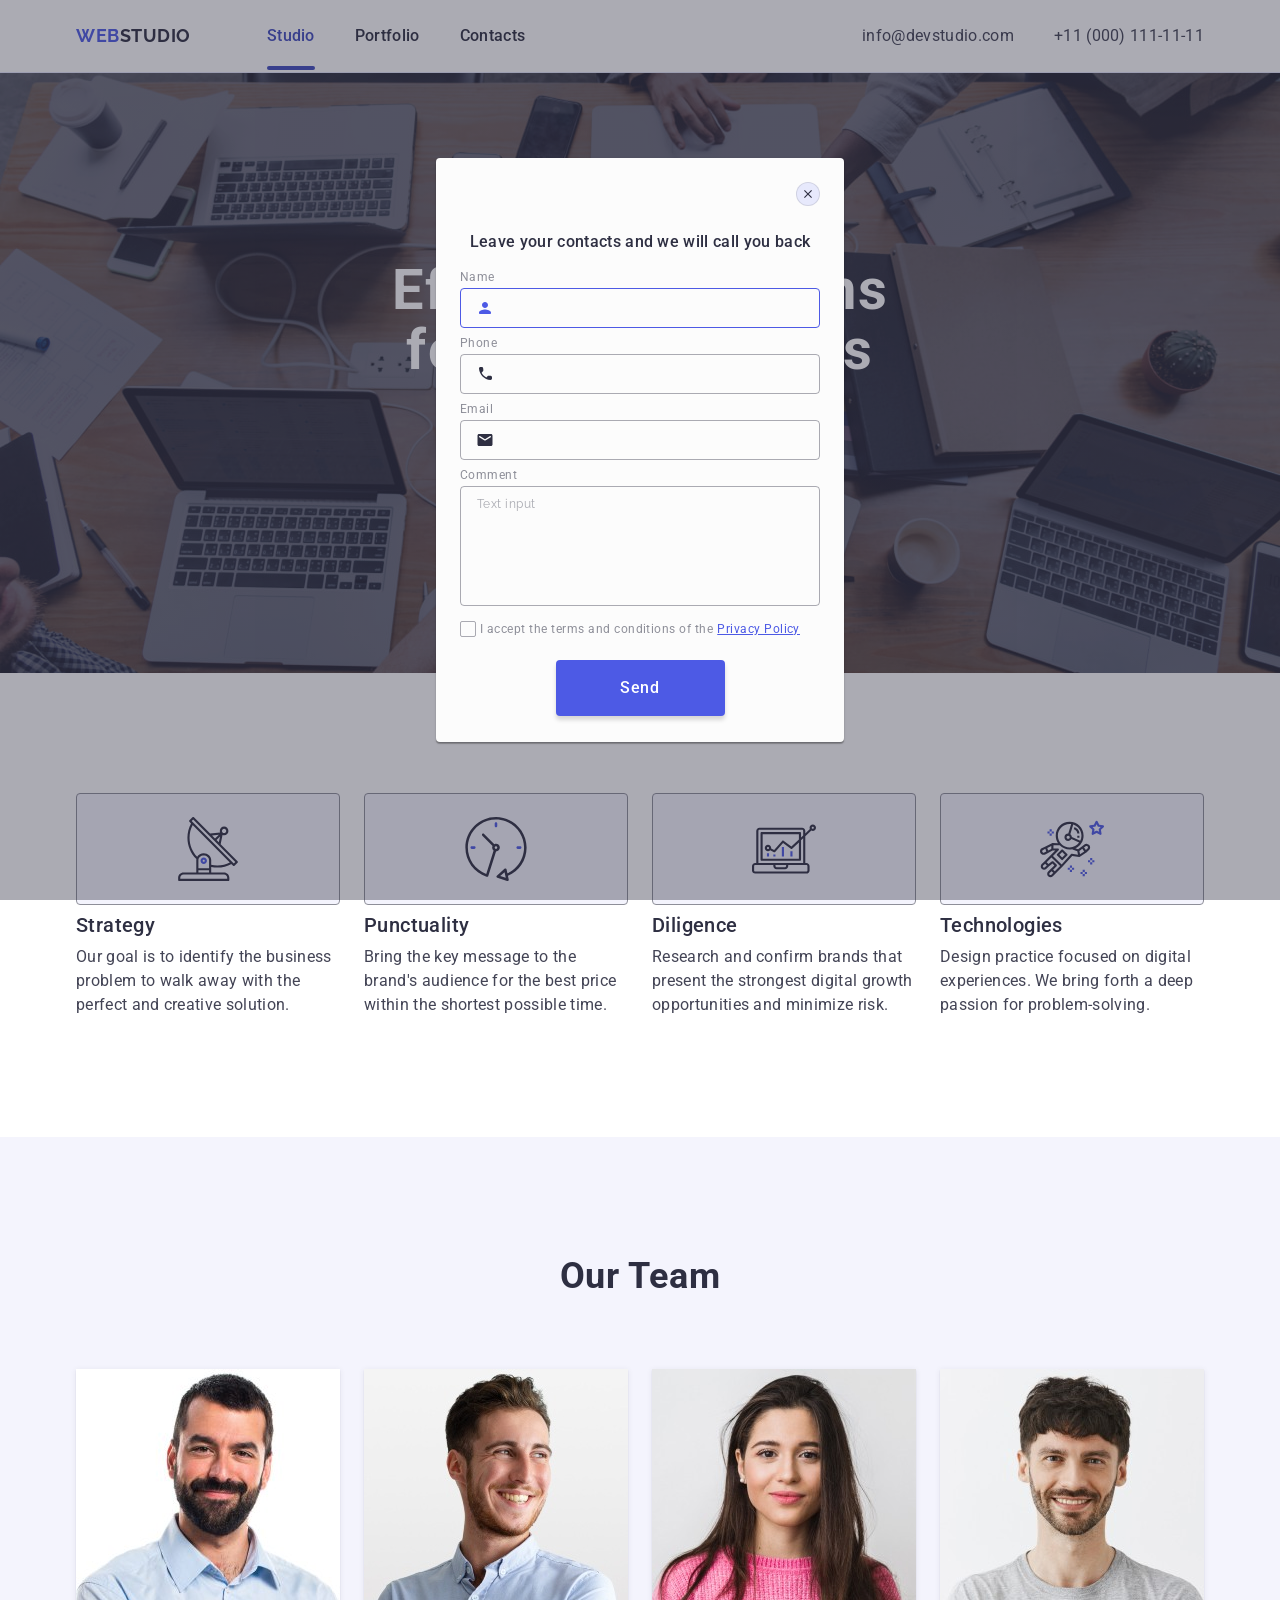
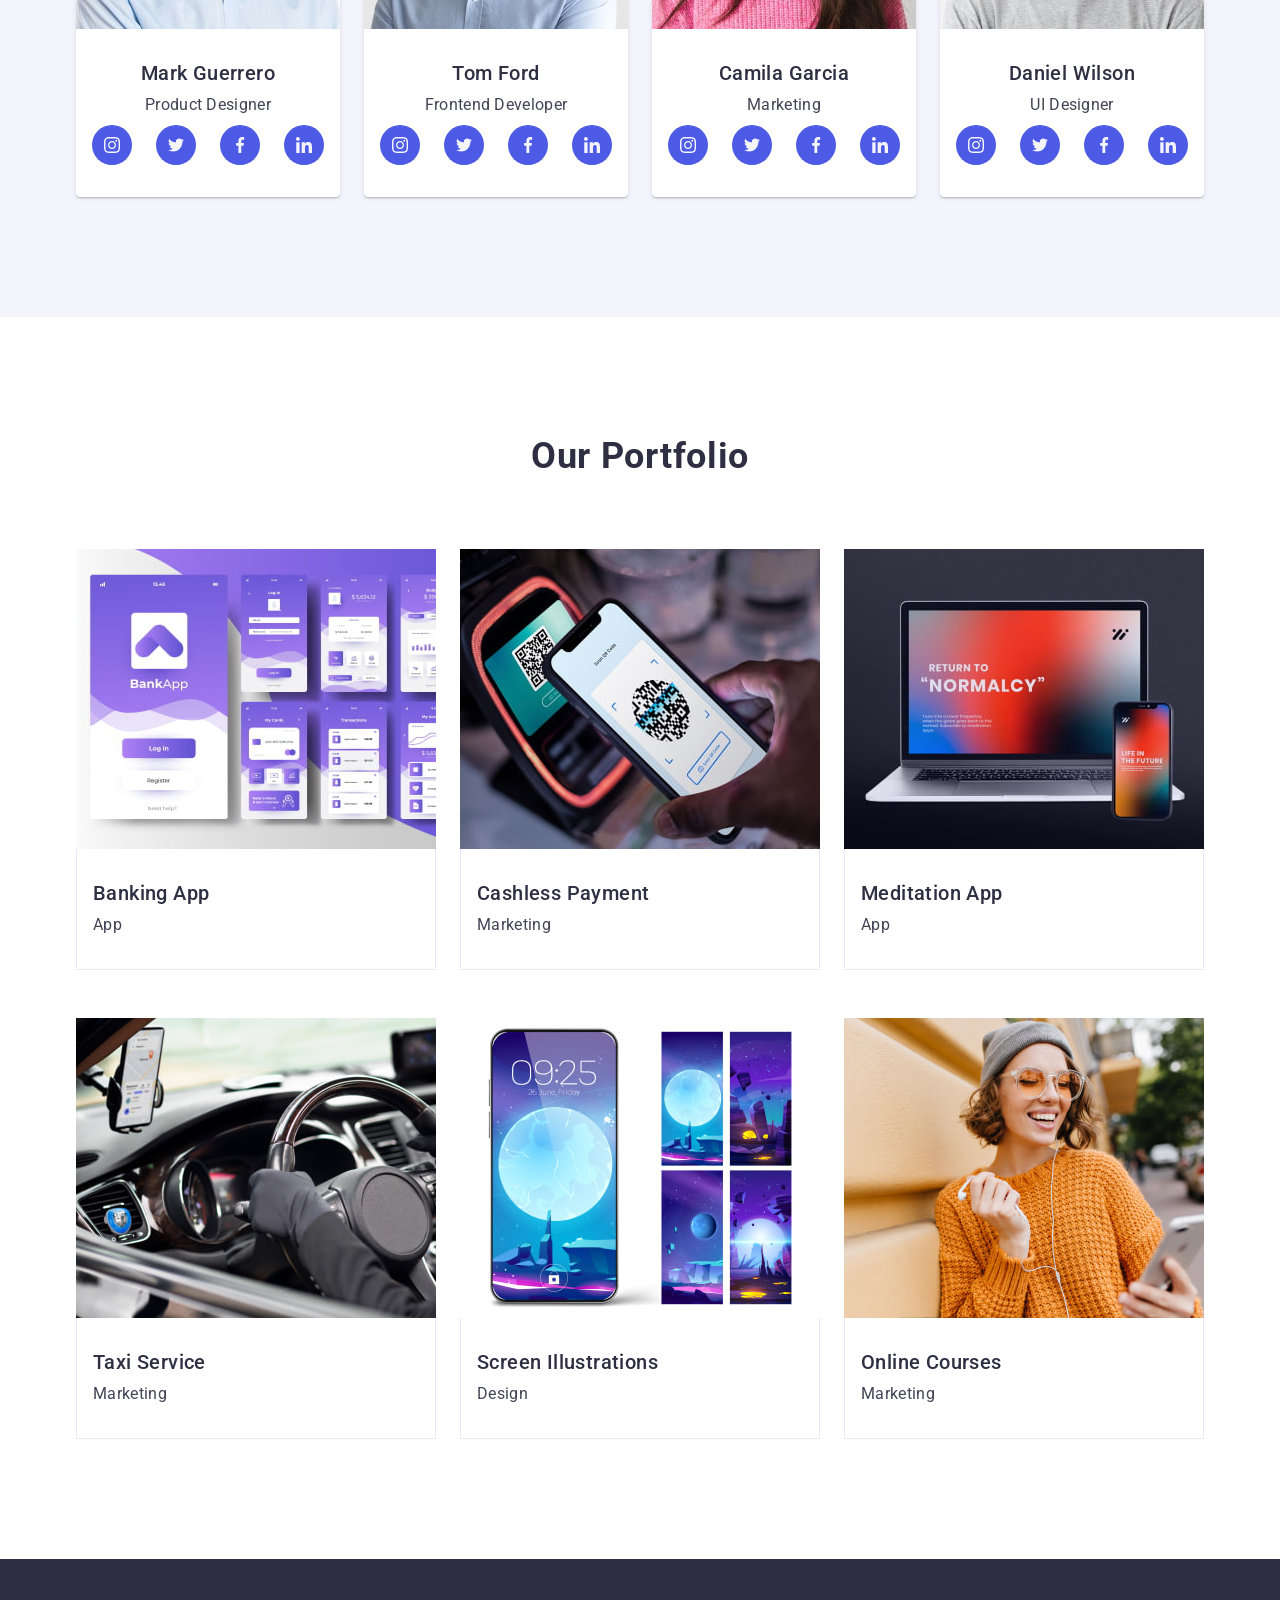
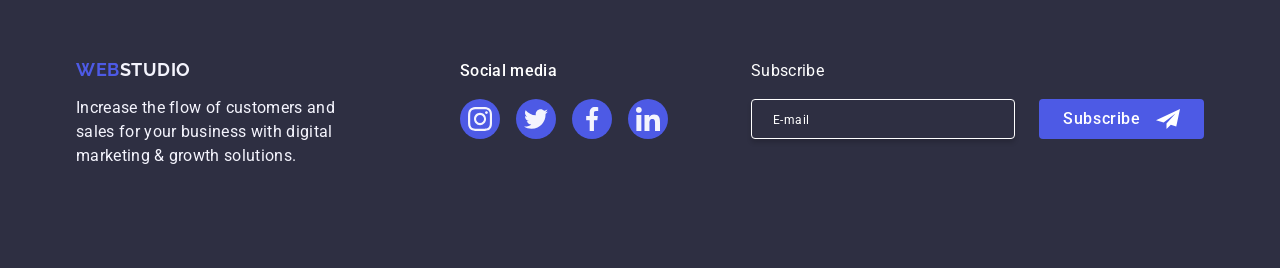
==== index.html @ 00b293b8 "fixed styles in modal" ====
<!DOCTYPE html>
<html lang="en">
  <head>
    <meta charset="UTF-8" />
    <meta http-equiv="X-UA-Compatible" content="IE=edge" />
    <meta name="viewport" content="width=device-width, initial-scale=1.0" />
    <link
      rel="stylesheet"
      href="https://cdnjs.cloudflare.com/ajax/libs/modern-normalize/3.0.0/modern-normalize.min.css"
      integrity="sha512-3axTZ/bKFZH5/qLFTl4U+mDbBDFW+5QO5L7D1HnOhlhJbcNDIVJxoNm6It77g0eUdzfKZlHirayqRC2qJaAOJw=="
      crossorigin="anonymous"
      referrerpolicy="no-referrer"
    />
    <link rel="preconnect" href="https://fonts.googleapis.com" />
    <link rel="preconnect" href="https://fonts.gstatic.com" crossorigin />
    <link
      href="https://fonts.googleapis.com/css2?family=Raleway:ital,wght@0,100..900;1,100..900&family=Roboto:wght@400;500;700&display=swap"
      rel="stylesheet"
    />
    <link rel="stylesheet" href="./css/styles.css" />
    <title>Web Studio (Version 3.0)</title>
  </head>
  <body>
    <header class="header">
      <!-- Navigation  -->
      <div class="container header-container">
        <nav class="navigation-section">
          <a class="nav-logo" href="./index.html"
            >Web<span class="nav-logo-web">Studio</span></a
          >
          <ul class="nav-list">
            <li class="nav-list-item">
              <a
                class="nav-list-item-link active active-color"
                href="./index.html"
                >Studio</a
              >
            </li>
            <li class="nav-list-item">
              <a class="nav-list-item-link" href="">Portfolio</a>
            </li>
            <li class="nav-list-item">
              <a class="nav-list-item-link" href="">Contacts</a>
            </li>
          </ul>
        </nav>
        <address class="address">
          <ul class="address-list">
            <li class="address-list-item">
              <a class="address-list-item-link" href="mailto:info@devstudio.com"
                >info@devstudio.com</a
              >
            </li>
            <li class="address-list-item">
              <a class="address-list-item-link" href="tel:+110001111111"
                >+11 (000) 111-11-11</a
              >
            </li>
          </ul>
        </address>
      </div>
    </header>

    <main>
      <!-- hero -->
      <section class="hero-section">
        <div class="container">
          <h1 class="hero-title">Effective Solutions for Your Business</h1>
          <button class="hero-btn" type="button">Order Service</button>
        </div>
      </section>

      <!-- Advantages -->
      <section class="advan-section">
        <div class="container">
          <h2 class="advan-title">Advantages</h2>
          <ul class="advan-list-icons">
            <li class="advan-icons-item">
              <div class="advan-icons-wrapper">
                <svg width="64" height="64">
                  <use href="./images/icons.svg#icon-antenna"></use>
                </svg>
              </div>
            </li>
            <li class="advan-icons-item">
              <div class="advan-icons-wrapper">
                <svg width="64" height="64">
                  <use href="./images/icons.svg#icon-clock"></use>
                </svg>
              </div>
            </li>
            <li class="advan-icons-item">
              <div class="advan-icons-wrapper">
                <svg width="64" height="64">
                  <use href="./images/icons.svg#icon-diagram"></use>
                </svg>
              </div>
            </li>
            <li class="advan-icons-item">
              <div class="advan-icons-wrapper">
                <svg width="64" height="64">
                  <use href="./images/icons.svg#icon-astronaut"></use>
                </svg>
              </div>
            </li>
          </ul>
          <ul class="advan-list">
            <li class="advan-list-item">
              <h3 class="advan-list-item-title">Strategy</h3>
              <p class="advan-list-item-text">
                Our goal is to identify the business problem to walk away with
                the perfect and creative solution.
              </p>
            </li>
            <li class="advan-list-item">
              <h3 class="advan-list-item-title">Punctuality</h3>
              <p class="advan-list-item-text">
                Bring the key message to the brand's audience for the best price
                within the shortest possible time.
              </p>
            </li>
            <li class="advan-list-item">
              <h3 class="advan-list-item-title">Diligence</h3>
              <p class="advan-list-item-text">
                Research and confirm brands that present the strongest digital
                growth opportunities and minimize risk.
              </p>
            </li>
            <li class="advan-list-item">
              <h3 class="advan-list-item-title">Technologies</h3>
              <p class="advan-list-item-text">
                Design practice focused on digital experiences. We bring forth a
                deep passion for problem-solving.
              </p>
            </li>
          </ul>
        </div>
      </section>

      <!-- Team -->
      <section class="team-section">
        <div class="container">
          <h2 class="team-title">Our Team</h2>
          <ul class="team-list">
            <li class="team-list-item">
              <img
                class="team-list-item-img"
                src="./images/photo1.jpg"
                alt="Man Mark"
                width="264"
                loading="lazy"
              />
              <div class="team-list-item-wrap">
                <h3 class="team-list-item-title">Mark Guerrero</h3>
                <p class="team-list-item-text">Product Designer</p>
                <ul class="social-list">
                  <li class="social-item">
                    <a
                      class="soc-item-link"
                      href="https://instagram.com"
                      target="_blank"
                      rel="noreferrer noopener"
                    >
                      <svg class="soc-icons" width="16" height="16">
                        <use href="./images/icons.svg#icon-instagram"></use>
                      </svg>
                    </a>
                  </li>
                  <li class="social-item">
                    <a
                      class="soc-item-link"
                      href="https://twitter.com"
                      target="_blank"
                      rel="noreferrer noopener"
                    >
                      <svg class="soc-icons" width="16" height="16">
                        <use href="./images/icons.svg#icon-twitter"></use>
                      </svg>
                    </a>
                  </li>
                  <li class="social-item">
                    <a
                      class="soc-item-link"
                      href="https://facebook.com"
                      target="_blank"
                      rel="noreferrer noopener"
                    >
                      <svg class="soc-icons" width="16" height="16">
                        <use href="./images/icons.svg#icon-facebook"></use>
                      </svg>
                    </a>
                  </li>
                  <li class="social-item">
                    <a
                      class="soc-item-link"
                      href="https://linkedin.com"
                      target="_blank"
                      rel="noreferrer noopener"
                    >
                      <svg class="soc-icons" width="16" height="16">
                        <use href="./images/icons.svg#icon-linkedin"></use>
                      </svg>
                    </a>
                  </li>
                </ul>
              </div>
            </li>
            <li class="team-list-item">
              <img
                class="team-list-item-img"
                src="./images/photo2.jpg"
                alt="Man Tom"
                width="264"
                loading="lazy"
              />
              <div class="team-list-item-wrap">
                <h3 class="team-list-item-title">Tom Ford</h3>
                <p class="team-list-item-text">Frontend Developer</p>
                <ul class="social-list">
                  <li class="social-item">
                    <a
                      class="soc-item-link"
                      href="https://instagram.com"
                      target="_blank"
                      rel="noreferrer noopener"
                    >
                      <svg class="soc-icons" width="16" height="16">
                        <use href="./images/icons.svg#icon-instagram"></use>
                      </svg>
                    </a>
                  </li>
                  <li class="social-item">
                    <a
                      class="soc-item-link"
                      href="https://twitter.com"
                      target="_blank"
                      rel="noreferrer noopener"
                    >
                      <svg class="soc-icons" width="16" height="16">
                        <use href="./images/icons.svg#icon-twitter"></use>
                      </svg>
                    </a>
                  </li>
                  <li class="social-item">
                    <a
                      class="soc-item-link"
                      href="https://facebook.com"
                      target="_blank"
                      rel="noreferrer noopener"
                    >
                      <svg class="soc-icons" width="16" height="16">
                        <use href="./images/icons.svg#icon-facebook"></use>
                      </svg>
                    </a>
                  </li>
                  <li class="social-item">
                    <a
                      class="soc-item-link"
                      href="https://linkedin.com"
                      target="_blank"
                      rel="noreferrer noopener"
                    >
                      <svg class="soc-icons" width="16" height="16">
                        <use href="./images/icons.svg#icon-linkedin"></use>
                      </svg>
                    </a>
                  </li>
                </ul>
              </div>
            </li>
            <li class="team-list-item">
              <img
                class="team-list-item-img"
                src="./images/photo3.jpg"
                alt="Woman Camila"
                width="264"
                loading="lazy"
              />
              <div class="team-list-item-wrap">
                <h3 class="team-list-item-title">Camila Garcia</h3>
                <p class="team-list-item-text">Marketing</p>
                <ul class="social-list">
                  <li class="social-item">
                    <a
                      class="soc-item-link"
                      href="https://instagram.com"
                      target="_blank"
                      rel="noreferrer noopener"
                    >
                      <svg class="soc-icons" width="16" height="16">
                        <use href="./images/icons.svg#icon-instagram"></use>
                      </svg>
                    </a>
                  </li>
                  <li class="social-item">
                    <a
                      class="soc-item-link"
                      href="https://twitter.com"
                      target="_blank"
                      rel="noreferrer noopener"
                    >
                      <svg class="soc-icons" width="16" height="16">
                        <use href="./images/icons.svg#icon-twitter"></use>
                      </svg>
                    </a>
                  </li>
                  <li class="social-item">
                    <a
                      class="soc-item-link"
                      href="https://facebook.com"
                      target="_blank"
                      rel="noreferrer noopener"
                    >
                      <svg class="soc-icons" width="16" height="16">
                        <use href="./images/icons.svg#icon-facebook"></use>
                      </svg>
                    </a>
                  </li>
                  <li class="social-item">
                    <a
                      class="soc-item-link"
                      href="https://linkedin.com"
                      target="_blank"
                      rel="noreferrer noopener"
                    >
                      <svg class="soc-icons" width="16" height="16">
                        <use href="./images/icons.svg#icon-linkedin"></use>
                      </svg>
                    </a>
                  </li>
                </ul>
              </div>
            </li>
            <li class="team-list-item">
              <img
                class="team-list-item-img"
                src="./images/photo4.jpg"
                alt="Man Daniel"
                width="264"
                loading="lazy"
              />
              <div class="team-list-item-wrap">
                <h3 class="team-list-item-title">Daniel Wilson</h3>
                <p class="team-list-item-text">UI Designer</p>
                <ul class="social-list">
                  <li class="social-item">
                    <a
                      class="soc-item-link"
                      href="https://instagram.com"
                      target="_blank"
                      rel="noreferrer noopener"
                    >
                      <svg class="soc-icons" width="16" height="16">
                        <use href="./images/icons.svg#icon-instagram"></use>
                      </svg>
                    </a>
                  </li>
                  <li class="social-item">
                    <a
                      class="soc-item-link"
                      href="https://twitter.com"
                      target="_blank"
                      rel="noreferrer noopener"
                    >
                      <svg class="soc-icons" width="16" height="16">
                        <use href="./images/icons.svg#icon-twitter"></use>
                      </svg>
                    </a>
                  </li>
                  <li class="social-item">
                    <a
                      class="soc-item-link"
                      href="https://facebook.com"
                      target="_blank"
                      rel="noreferrer noopener"
                    >
                      <svg class="soc-icons" width="16" height="16">
                        <use href="./images/icons.svg#icon-facebook"></use>
                      </svg>
                    </a>
                  </li>
                  <li class="social-item">
                    <a
                      class="soc-item-link"
                      href="https://linkedin.com"
                      target="_blank"
                      rel="noreferrer noopener"
                    >
                      <svg class="soc-icons" width="16" height="16">
                        <use href="./images/icons.svg#icon-linkedin"></use>
                      </svg>
                    </a>
                  </li>
                </ul>
              </div>
            </li>
          </ul>
        </div>
      </section>

      <!-- Portfolio -->
      <section class="portfolio-section">
        <div class="container">
          <h2 class="portfolio-title">Our Portfolio</h2>
          <ul class="portfolio-list">
            <li class="portfolio-list-item">
              <div class="port-link-box">
                <img
                  class="portfolio-list-item-img"
                  src="./images/port_1.jpg"
                  alt="bank app"
                  width="360"
                  loading="lazy"
                />
                <p class="overlay-text">
                  14 Stylish and User-Friendly App Design Concepts · Task
                  Manager App · Calorie Tracker App · Exotic Fruit Ecommerce App
                  · Cloud Storage App
                </p>
              </div>
              <div class="content-wrap">
                <h3 class="portfolio-list-item-title">Banking App</h3>
                <p class="portfolio-list-item-text">App</p>
              </div>
            </li>
            <li class="portfolio-list-item">
              <div class="port-link-box">
                <img
                  class="portfolio-list-item-img"
                  src="./images/port_2.jpg"
                  alt="cashless payment"
                  width="360"
                  loading="lazy"
                />
                <p class="overlay-text">
                  14 Stylish and User-Friendly App Design Concepts · Task
                  Manager App · Calorie Tracker App · Exotic Fruit Ecommerce App
                  · Cloud Storage App
                </p>
              </div>
              <div class="content-wrap">
                <h3 class="portfolio-list-item-title">Cashless Payment</h3>
                <p class="portfolio-list-item-text">Marketing</p>
              </div>
            </li>
            <li class="portfolio-list-item">
              <div class="port-link-box">
                <img
                  class="portfolio-list-item-img"
                  src="./images/port_3.jpg"
                  alt="meditation app"
                  width="360"
                  loading="lazy"
                />
                <p class="overlay-text">
                  14 Stylish and User-Friendly App Design Concepts · Task
                  Manager App · Calorie Tracker App · Exotic Fruit Ecommerce App
                  · Cloud Storage App
                </p>
              </div>
              <div class="content-wrap">
                <h3 class="portfolio-list-item-title">Meditation App</h3>
                <p class="portfolio-list-item-text">App</p>
              </div>
            </li>
            <li class="portfolio-list-item">
              <div class="port-link-box">
                <img
                  class="portfolio-list-item-img"
                  src="./images/port_4.jpg"
                  alt="taxi service"
                  width="360"
                  loading="lazy"
                />
                <p class="overlay-text">
                  14 Stylish and User-Friendly App Design Concepts · Task
                  Manager App · Calorie Tracker App · Exotic Fruit Ecommerce App
                  · Cloud Storage App
                </p>
              </div>
              <div class="content-wrap">
                <h3 class="portfolio-list-item-title">Taxi Service</h3>
                <p class="portfolio-list-item-text">Marketing</p>
              </div>
            </li>
            <li class="portfolio-list-item">
              <div class="port-link-box">
                <img
                  class="portfolio-list-item-img"
                  src="./images/port_5.jpg"
                  alt="screen illustrations"
                  width="360"
                  loading="lazy"
                />
                <p class="overlay-text">
                  14 Stylish and User-Friendly App Design Concepts · Task
                  Manager App · Calorie Tracker App · Exotic Fruit Ecommerce App
                  · Cloud Storage App
                </p>
              </div>
              <div class="content-wrap">
                <h3 class="portfolio-list-item-title">Screen Illustrations</h3>
                <p class="portfolio-list-item-text">Design</p>
              </div>
            </li>
            <li class="portfolio-list-item">
              <div class="port-link-box">
                <img
                  class="portfolio-list-item-img"
                  src="./images/port_6.jpg"
                  alt="online sources"
                  width="360"
                  loading="lazy"
                />
                <p class="overlay-text">
                  14 Stylish and User-Friendly App Design Concepts · Task
                  Manager App · Calorie Tracker App · Exotic Fruit Ecommerce App
                  · Cloud Storage App
                </p>
              </div>
              <div class="content-wrap">
                <h3 class="portfolio-list-item-title">Online Courses</h3>
                <p class="portfolio-list-item-text">Marketing</p>
              </div>
            </li>
          </ul>
        </div>
      </section>
    </main>

    <footer class="footer">
      <div class="container footer-container">
        <div class="first-wrap-f">
          <a class="footer-logo" href="./index.html"
            >Web<span class="footer-logo-web">Studio</span></a
          >
          <p class="footer-text">
            Increase the flow of customers and sales for your business with
            digital marketing & growth solutions.
          </p>
        </div>
        <div>
          <p class="social-text">Social media</p>
          <ul class="social-list soc-f">
            <li class="social-item">
              <a
                class="soc-item-link f-social-link"
                href="https://instagram.com"
                target="_blank"
                rel="noreferrer noopener"
              >
                <svg class="soc-icons" width="24" height="24">
                  <use href="./images/icons.svg#icon-instagram"></use>
                </svg>
              </a>
            </li>
            <li class="social-item">
              <a
                class="soc-item-link f-social-link"
                href="https://twitter.com"
                target="_blank"
                rel="noreferrer noopener"
              >
                <svg class="soc-icons" width="24" height="24">
                  <use href="./images/icons.svg#icon-twitter"></use>
                </svg>
              </a>
            </li>
            <li class="social-item">
              <a
                class="soc-item-link f-social-link"
                href="https://facebook.com"
                target="_blank"
                rel="noreferrer noopener"
              >
                <svg class="soc-icons" width="24" height="24">
                  <use href="./images/icons.svg#icon-facebook"></use>
                </svg>
              </a>
            </li>
            <li class="social-item">
              <a
                class="soc-item-link f-social-link"
                href="https://linkedin.com"
                target="_blank"
                rel="noreferrer noopener"
              >
                <svg class="soc-icons" width="24" height="24">
                  <use href="./images/icons.svg#icon-linkedin"></use>
                </svg>
              </a>
            </li>
          </ul>
        </div>
        <div class="subscribe-wrap">
          <span class="sub-title">Subscribe</span>
          <form class="form-sub">
            <label for="email-sub"></label>
            <div class="second-sub-wrap">
              <input
                class="sub-input"
                name="email-sub"
                id="email-sub"
                type="text"
                placeholder="E-mail"
                autocomplete="off"
                required
              />
              <button class="btn-sub" type="submit">
                Subscribe
                <svg class="sub-icon" width="24px" height="24px">
                  <use href="./images/icons.svg#icon-frame"></use>
                </svg>
              </button>
            </div>
          </form>
        </div>
      </div>
    </footer>
    <div class="modal-overlay is-open">
      <div class="modal">
        <button class="close-btn-modal" type="button">
          <svg class="close-icon" width="8" height="8">
            <use href="./images/icons.svg#icon-close"></use>
          </svg>
        </button>
        <p class="modal-title">Leave your contacts and we will call you back</p>
        <form>
          <div class="label-wrap">
            <label for="user-name" class="label-modal">Name </label>
            <div class="input-wrap">
              <input
                name="user-name"
                id="user-name"
                class="input-modal"
                type="text"
                autofocus
                autocomplete="off"
                required
              />
              <svg class="input-icon" width="18" height="24">
                <use href="./images/icons.svg#icon-person"></use>
              </svg>
            </div>
          </div>

          <div class="label-wrap">
            <label for="user-phone" class="label-modal">Phone </label>
            <div class="input-wrap">
              <input
                id="user-phone"
                name="user-phone"
                class="input-modal"
                type="tel"
                autocomplete="off"
                required
              />
              <svg class="input-icon" width="18" height="24">
                <use href="./images/icons.svg#icon-phone"></use>
              </svg>
            </div>
          </div>

          <div class="label-wrap">
            <label for="user-email" class="label-modal">Email </label>
            <div class="input-wrap">
              <input
                name="user-email"
                id="user-email"
                class="input-modal"
                type="text"
                autocomplete="off"
                required
              />
              <svg class="input-icon" width="18" height="24">
                <use href="./images/icons.svg#icon-email"></use>
              </svg>
            </div>
          </div>

          <div class="label-wrap comment">
            <label for="user-comment" class="label-modal">Comment </label>
            <textarea
              class="text-modal"
              name="user-comment"
              id="user-comment"
              placeholder="Text input"
            ></textarea>
          </div>

          <div class="privacy-box">
            <input
              class="fake-confirm-inp is-hidden"
              type="checkbox"
              name="user-privacy"
              id="user-privacy"
              value="true"
            />
            <label for="user-privacy" class="privacy-text">
              I accept the terms and conditions of the
              <span class="icon-confirm-wrap"
                ><svg class="icon-confirm" width="10" height="8">
                  <use href="./images/icons.svg#icon-vector"></use>
                </svg>
              </span>
              <a class="privacy-link" href="">Privacy Policy</a>
            </label>
          </div>
          <button class="btn-submit" type="submit">Send</button>
        </form>
      </div>
    </div>
  </body>
</html>
---- css/styles.css ----
:root {
  --iris: #4d5ae5;
  --ocean: #404bbf;
  --navy-blue: #2e2f42;
  --green: #31d0aa;
  --slate: #434455;
  --light-slate: #8e8f99;
  --cornflower: #e7e9fc;
  --cloud: #f4f4fd;
  --navy-blue-modal: rgba(46, 47, 66, 0.4);
  --grey: rgba(46, 47, 66, 0.7);
  --white: #fff;
  --dairy: #fcfcfc;
}
:root {
  --font-family: "Roboto", sans-serif;
  --second-family: "Raleway", sans-serif;
}

body {
  font-family: var(--font-family);
  color: var(--slate);
  background-color: var(--white);
}

h1,
h2,
h3,
h4,
h5,
h6,
p,
ul,
ol {
  margin: 0;
  padding: 0;
}

img {
  display: block;
  max-width: 100%;
  height: auto;
  object-fit: cover;
}

/*---------- header ----------*/

.header {
  border-bottom: 1px solid var(--cornflower);
  background-color: var(--white);
  box-shadow: 0px 2px 1px 0px rgba(46, 47, 66, 0.08),
    0px 1px 1px 0px rgba(46, 47, 66, 0.16),
    0px 1px 6px 0px rgba(46, 47, 66, 0.08);
}

.container {
  max-width: 1158px;
  margin: 0 auto;
  padding: 0 15px;
}

.header-container {
  display: flex;
}

.navigation-section {
  display: flex;
  align-items: center;
  margin-right: auto;
}

.nav-logo,
.footer-logo {
  display: inline-block;
  margin-right: 76px;
  font-family: var(--second-family);
  font-weight: 700;
  text-decoration: none;
  font-size: 18px;
  line-height: 1.17;
  letter-spacing: 0.03em;
  text-transform: uppercase;
  color: var(--iris);
}
.nav-logo-web {
  color: var(--navy-blue);
}
.nav-list {
  display: flex;
  gap: 40px;
  list-style: none;
}
.nav-list-item {
}
.nav-list-item-link {
  position: relative;
  padding: 24px 0;
  font-weight: 500;
  line-height: 1.5;
  letter-spacing: 0.02em;
  text-decoration: none;
  color: var(--navy-blue);
  transition-property: color;
  transition-duration: 250ms;
  transition-timing-function: cubic-bezier(0.4, 0, 0.2, 1);
}

.nav-list-item-link:hover,
.nav-list-item-link:focus {
  color: var(--ocean);
}

.active::after {
  position: absolute;
  bottom: -1px;
  left: 0;
  content: "";
  width: 100%;
  height: 4px;
  border-radius: 2px;
  background: var(--ocean);
}

.active-color {
  color: var(--ocean);
}

.address {
  font-style: normal;
}
.address-list {
  display: flex;
  gap: 40px;
  list-style: none;
}
.address-list-item {
}
.address-list-item-link {
  display: inline-block;
  padding: 24px 0;
  font-weight: 400;
  line-height: 1.5;
  letter-spacing: 0.02em;
  text-decoration: none;
  color: inherit;
  transition-property: color;
  transition-duration: 250ms;
  transition-timing-function: cubic-bezier(0.4, 0, 0.2, 1);
}

.address-list-item-link:hover,
.address-list-item-link:focus {
  color: var(--ocean);
}

/*---------- hero ----------*/

.hero-section {
  max-width: 1440px;
  height: 600px;
  margin: 0 auto;
  padding: 188px 0;
  background-color: var(--navy-blue);
  background-image: linear-gradient(
      rgba(46, 47, 66, 0.7),
      rgba(46, 47, 66, 0.7)
    ),
    url("../images/people-office.jpg");
  background-position: center;
  background-repeat: no-repeat;
  background-size: cover;
}
.hero-title {
  max-width: 496px;
  margin: 0 auto;
  font-size: 56px;
  line-height: 1.07;
  letter-spacing: 0.02em;
  text-align: center;
  margin-bottom: 48px;
  color: var(--white);
}
.hero-btn {
  display: block;
  min-width: 169px;
  margin: 0 auto;
  padding: 16px 32px;
  font-weight: 500;
  line-height: 1.5;
  letter-spacing: 0.04em;
  border: none;
  border-radius: 4px;
  cursor: pointer;
  color: var(--white);
  background-color: var(--iris);
  box-shadow: 0 4px 4px 0 rgba(0, 0, 0, 0.15);
  transition-property: background-color;
  transition-duration: 250ms;
  transition-timing-function: cubic-bezier(0.4, 0, 0.2, 1);
}

.hero-btn:hover,
.hero-btn:focus {
  background-color: var(--ocean);
}

/*---------- advantages ----------*/

.advan-section {
  padding: 120px 0;
}
.advan-title {
  position: absolute;
  width: 1px;
  height: 1px;
  margin: -1px;
  border: 0;
  padding: 0;
  white-space: nowrap;
  clip-path: inset(100%);
  clip: rect(0 0 0 0);
  overflow: hidden;
}
.advan-list {
  display: flex;
  gap: 24px;
  list-style: none;
}
.advan-list-item {
  width: calc((1128px - 24px * 3) / 4);
}

.advan-list-icons {
  display: flex;
  gap: 24px;
  list-style: none;
}

.advan-icons-wrapper {
  display: flex;
  justify-content: center;
  align-items: center;
  width: 264px;
  height: 112px;
  margin-bottom: 8px;
  border-radius: 4px;
  border: 1px solid var(--light-slate);
  background-color: var(--cloud);
}

.advan-list-item-title {
  margin-bottom: 8px;
  font-weight: 500;
  font-size: 20px;
  line-height: 1.2;
  letter-spacing: 0.02em;
  color: var(--navy-blue);
}
.advan-list-item-text {
  line-height: 1.5;
  letter-spacing: 0.02em;
}

/*---------- Our team ----------*/

.team-section {
  padding: 120px 0;
  background-color: var(--cloud);
}
.team-title {
  margin-bottom: 72px;
  font-size: 36px;
  line-height: 1.11;
  letter-spacing: 0.02em;
  text-align: center;
  text-transform: capitalize;
  color: var(--navy-blue);
}
.team-list {
  display: flex;
  gap: 24px;
  list-style: none;
}
.team-list-item {
  text-align: center;
  width: calc((1128px - 24px * 3) / 4);
  border-radius: 0 0 4px 4px;
  box-shadow: 0 2px 1px 0 rgba(46, 47, 66, 0.08),
    0 1px 1px 0 rgba(46, 47, 66, 0.16), 0 1px 6px 0 rgba(46, 47, 66, 0.08);
  background-color: var(--white);
}
.team-list-item-img {
}

.team-list-item-wrap {
  padding: 32px 0;
}

.team-list-item-title {
  margin-bottom: 8px;
  font-weight: 500;
  font-size: 20px;
  line-height: 1.2;
  letter-spacing: 0.02em;
  color: var(--navy-blue);
}
.team-list-item-text {
  margin-bottom: 8px;
  line-height: 1.5;
  letter-spacing: 0.02em;
}

.social-list {
  display: flex;
  gap: 24px;
  justify-content: center;
  list-style: none;
}
.social-item {
  width: 40px;
  height: 40px;
}

.soc-icons {
  fill: var(--cloud);
}

.soc-item-link {
  display: flex;
  justify-content: center;
  align-items: center;
  width: 100%;
  height: 100%;
  border-radius: 50%;
  background-color: var(--iris);
  transition-property: background-color;
  transition-duration: 250ms;
  transition-timing-function: cubic-bezier(0.4, 0, 0.2, 1);
}

.soc-item-link:hover,
.soc-item-link:focus {
  background-color: var(--ocean);
}

/*---------- portfolio ----------*/

.portfolio-section {
  padding: 120px 0;
}
.portfolio-title {
  margin-bottom: 72px;
  font-size: 36px;
  line-height: 1.11;
  letter-spacing: 0.02em;
  text-transform: capitalize;
  text-align: center;
  color: var(--navy-blue);
}
.portfolio-list {
  display: flex;
  row-gap: 48px;
  column-gap: 24px;
  flex-wrap: wrap;
  list-style: none;
}

.portfolio-list-item {
  width: calc((1128px - 24px * 2) / 3);
  background-color: var(--white);
  transition-property: box-shadow;
  transition-duration: 250ms;
  transition-timing-function: cubic-bezier(0.4, 0, 0.2, 1);
}

.port-link-box {
  position: relative;
  overflow: hidden;
}

.portfolio-list-item:hover {
  box-shadow: 0px 1px 6px 0px rgba(46, 47, 66, 0.08),
    0px 1px 1px 0px rgba(46, 47, 66, 0.16),
    0px 2px 1px 0px rgba(46, 47, 66, 0.08);
}

.portfolio-list-item:hover .overlay-text {
  transform: translateY(0);
}

.overlay-text {
  position: absolute;
  display: grid;
  width: 100%;
  height: 100%;
  top: 0;
  left: 0;
  padding: 40px 32px;
  color: var(--CLOUD, #f4f4fd);
  line-height: 1.5;
  letter-spacing: 0.02em;
  background-color: var(--iris);
  transform: translateY(100%);
  transition-property: transform;
  transition-duration: 250ms;
  transition-timing-function: cubic-bezier(0.4, 0, 0.2, 1);
}

.content-wrap {
  padding: 32px 16px;
  border-bottom: 1px solid var(--cornflower);
  border-left: 1px solid var(--cornflower);
  border-right: 1px solid var(--cornflower);
}

.portfolio-list-item-title {
  font-weight: 500;
  font-size: 20px;
  line-height: 1.2;
  letter-spacing: 0.02em;
  margin-bottom: 8px;
  color: var(--navy-blue);
}
.portfolio-list-item-text {
  line-height: 1.5;
  letter-spacing: 0.02em;
}

/*---------- footer ----------*/

.footer {
  padding-top: 100px;
  padding-bottom: 100px;
  background-color: var(--navy-blue);
}

.footer-container {
  display: flex;
  align-items: baseline;
}

.soc-f {
  gap: 16px;
}

.social-text {
  margin-bottom: 16px;
  font-weight: 500;
  line-height: 1.5;
  letter-spacing: 0.02em;
  color: var(--WHITE, #fff);
}

.f-social-link:hover,
.f-social-link:focus {
  background-color: var(--green);
}

.footer-logo {
  margin-bottom: 16px;
  margin-right: 0;
}

.first-wrap-f {
  margin-right: 120px;
}

.footer-logo-web {
  color: var(--cloud);
}

.footer-text {
  width: 264px;
  line-height: 1.5;
  letter-spacing: 0.02em;
  color: var(--cloud);
}

.sub-title {
  font-size: 16px;
  line-height: 1.5;
  letter-spacing: 0.32px;
  color: var(--white);
}

.form-sub {
  margin-top: 16px;
}

.subscribe-wrap {
  margin-left: auto;
}

.second-sub-wrap {
  display: flex;
  align-items: center;
  gap: 24px;
}

.sub-input {
  width: 264px;
  height: 40px;
  border-radius: 4px;
  padding-left: 5px;
  border: 1px solid var(--white);
  background-color: transparent;
  outline: none;
  color: var(--cloud);
  box-shadow: 0px 4px 4px 0px rgba(0, 0, 0, 0.15);
}

.sub-input::placeholder {
  padding-left: 16px;
  font-size: 12px;
  line-height: 2;
  letter-spacing: 0.48px;
  color: var(--white);
}

.btn-sub {
  position: relative;
  width: 165px;
  height: 40px;
  border-radius: 4px;
  padding: 8px 64px 8px 24px;
  cursor: pointer;
  text-align: center;
  font-weight: 500;
  line-height: 1.5;
  letter-spacing: 0.64px;
  color: var(--white);
  background-color: var(--iris);
  border: none;
  transition-property: background-color;
  transition-duration: 250ms;
  transition-timing-function: cubic-bezier(0.4, 0, 0.2, 1);
}

.btn-sub:hover,
.btn-sub:focus {
  background-color: var(--ocean);
}

.sub-icon {
  position: absolute;
  top: 50%;
  transform: translateY(-50%);
  right: 24px;
  fill: var(--white);
}

/*---------- Modal ----------*/

.modal-overlay {
  position: fixed;
  top: 0;
  left: 0;
  width: 100%;
  height: 100%;
  z-index: 999;
  opacity: 0;
  visibility: hidden;
  pointer-events: none;
  background-color: var(--navy-blue-modal);
  transition-property: opacity, visibility;
  transition-duration: 250ms, 250ms;
  transition-timing-function: cubic-bezier(0.4, 0, 0.2, 1),
    cubic-bezier(0.4, 0, 0.2, 1);
}

.modal {
  position: absolute;
  top: 50%;
  left: 50%;
  transform: translate(-50%, -50%);
  width: 408px;
  min-height: 584px;
  padding: 72px 24px 24px;
  border-radius: 4px;
  background-color: var(--dairy);
  box-shadow: 0px 2px 1px 0px rgba(0, 0, 0, 0.2),
    0px 1px 3px 0px rgba(0, 0, 0, 0.12), 0px 1px 1px 0px rgba(0, 0, 0, 0.14);
  transition: transform 250ms cubic-bezier(0.4, 0, 0.2, 1);
}

.close-btn-modal {
  position: absolute;
  top: 24px;
  right: 24px;
  display: flex;
  align-items: center;
  justify-content: center;
  padding: 0;
  width: 24px;
  height: 24px;
  border-radius: 50%;
  border: 1px solid rgba(0, 0, 0, 0.1);
  cursor: pointer;
  background-color: var(--cornflower);
  transition-property: background-color, border;
  transition-duration: 250ms, 250ms;
  transition-timing-function: cubic-bezier(0.4, 0, 0.2, 1),
    cubic-bezier(0.4, 0, 0.2, 1);
}

.close-icon {
  fill: var(--navy-blue);
  transition-property: fill;
  transition-duration: 250ms;
  transition-timing-function: cubic-bezier(0.4, 0, 0.2, 1);
}

.close-btn-modal:hover,
.close-btn-modal:focus {
  background-color: var(--ocean);
  border: none;
}

.close-btn-modal:hover .close-icon,
.close-btn-modal:focus .close-icon {
  fill: var(--white);
}

.modal-title {
  margin-bottom: 16px;
  text-align: center;
  font-weight: 500;
  font-size: 16px;
  line-height: 1.5;
  letter-spacing: 0.02em;
  color: var(--navy-blue);
}

.label-wrap {
  margin-bottom: 8px;
}

.label-wrap.comment {
  margin-bottom: 16px;
}

.label-modal {
  display: block;
  margin-bottom: 4px;
  font-size: 12px;
  line-height: 1.17;
  letter-spacing: 0.04em;
  color: var(--light-slate);
}

.input-wrap {
  position: relative;
}

.input-modal {
  width: 100%;
  height: 40px;
  border-radius: 4px;
  padding-left: 38px;
  background-color: transparent;
  outline: transparent;
  border: 1px solid var(--navy-blue-modal);
  transition: border-color 250ms cubic-bezier(0.4, 0, 0.2, 1);
}

.input-modal:focus,
.text-modal:focus {
  border-color: var(--iris);
  outline: none;
  fill: var(--iris);
}

.input-modal:focus + .input-icon {
  fill: var(--iris);
}

.input-icon {
  position: absolute;
  top: 50%;
  left: 16px;
  transform: translateY(-50%);
  fill: var(--navy-blue);
  transition: fill 250ms cubic-bezier(0.4, 0, 0.2, 1);
}

.text-modal {
  display: block;
  font-family: var(--second-family);
  margin-top: 4px;
  margin-bottom: 16px;
  width: 100%;
  height: 120px;
  font-size: 12px;
  border-radius: 4px;
  line-height: 1.17;
  letter-spacing: 0.04em;
  color: rgba(46, 47, 66, 0.4);
  background-color: transparent;
  border: 1px solid var(--navy-blue-modal);
  padding: 8px 16px;
  resize: none;
  transition: border-color 250ms cubic-bezier(0.4, 0, 0.2, 1);
}

.text-modal::placeholder {
  font-size: 12px;
  line-height: 1.66;
  letter-spacing: 0.48px;
  color: var(--navy-blue-modal);
}

.btn-submit {
  font-family: var(--font-family);
  display: block;
  min-width: 169px;
  height: 56px;
  margin: 0 auto;

  font-weight: 500;
  line-height: 1.5;
  letter-spacing: 0.04em;
  padding: 16px 32px;
  border-radius: 4px;
  border: none;

  color: var(--white);
  cursor: pointer;
  background-color: var(--iris);
  box-shadow: 0px 4px 4px 0px rgba(0, 0, 0, 0.15);
  transition-property: background-color;
  transition-duration: 250ms;
  transition-timing-function: cubic-bezier(0.4, 0, 0.2, 1);
}

.btn-submit:hover,
.btn-submit:focus {
  background-color: var(--ocean);
}

.privacy-text {
  position: relative;
  display: flex;
  align-items: center;
  justify-content: center;
  margin-bottom: 24px;
  font-size: 12px;
  line-height: 1.17;
  letter-spacing: 0.04em;
  color: var(--light-slate);
  user-select: none;
}

.privacy-link {
  margin-left: 4px;
  color: var(--iris);
  transition-property: color;
  transition-duration: 250ms;
  transition-timing-function: cubic-bezier(0.4, 0, 0.2, 1);
}

.privacy-link:hover,
.privacy-link:focus {
  color: var(--ocean);
}

.icon-confirm-wrap {
  position: absolute;
  top: 50%;
  left: 0;
  transform: translateY(-50%);
  display: inline-flex;
  align-items: center;
  justify-content: center;
  width: 16px;
  height: 16px;
  margin-right: 8px;
  border-radius: 2px;
  border: 1.25px solid var(--navy-blue-modal);
  fill: transparent;
  transition: background-color 250ms cubic-bezier(0.4, 0, 0.2, 1),
    border 250ms cubic-bezier(0.4, 0, 0.2, 1),
    fill 250ms cubic-bezier(0.4, 0, 0.2, 1);
}

.is-hidden {
  position: absolute;
  width: 1px;
  height: 1px;
  margin: -1px;
  border: 0;
  padding: 0;
  white-space: nowrap;
  clip-path: inset(100%);
  clip: rect(0 0 0 0);
  overflow: hidden;
}

.fake-confirm-inp:checked + .privacy-text > .icon-confirm-wrap {
  background-color: var(--ocean);
  fill: var(--cloud);
  border-color: var(--ocean);
  border: none;
}

.is-open {
  opacity: 1;
  pointer-events: auto;
  visibility: visible;
}
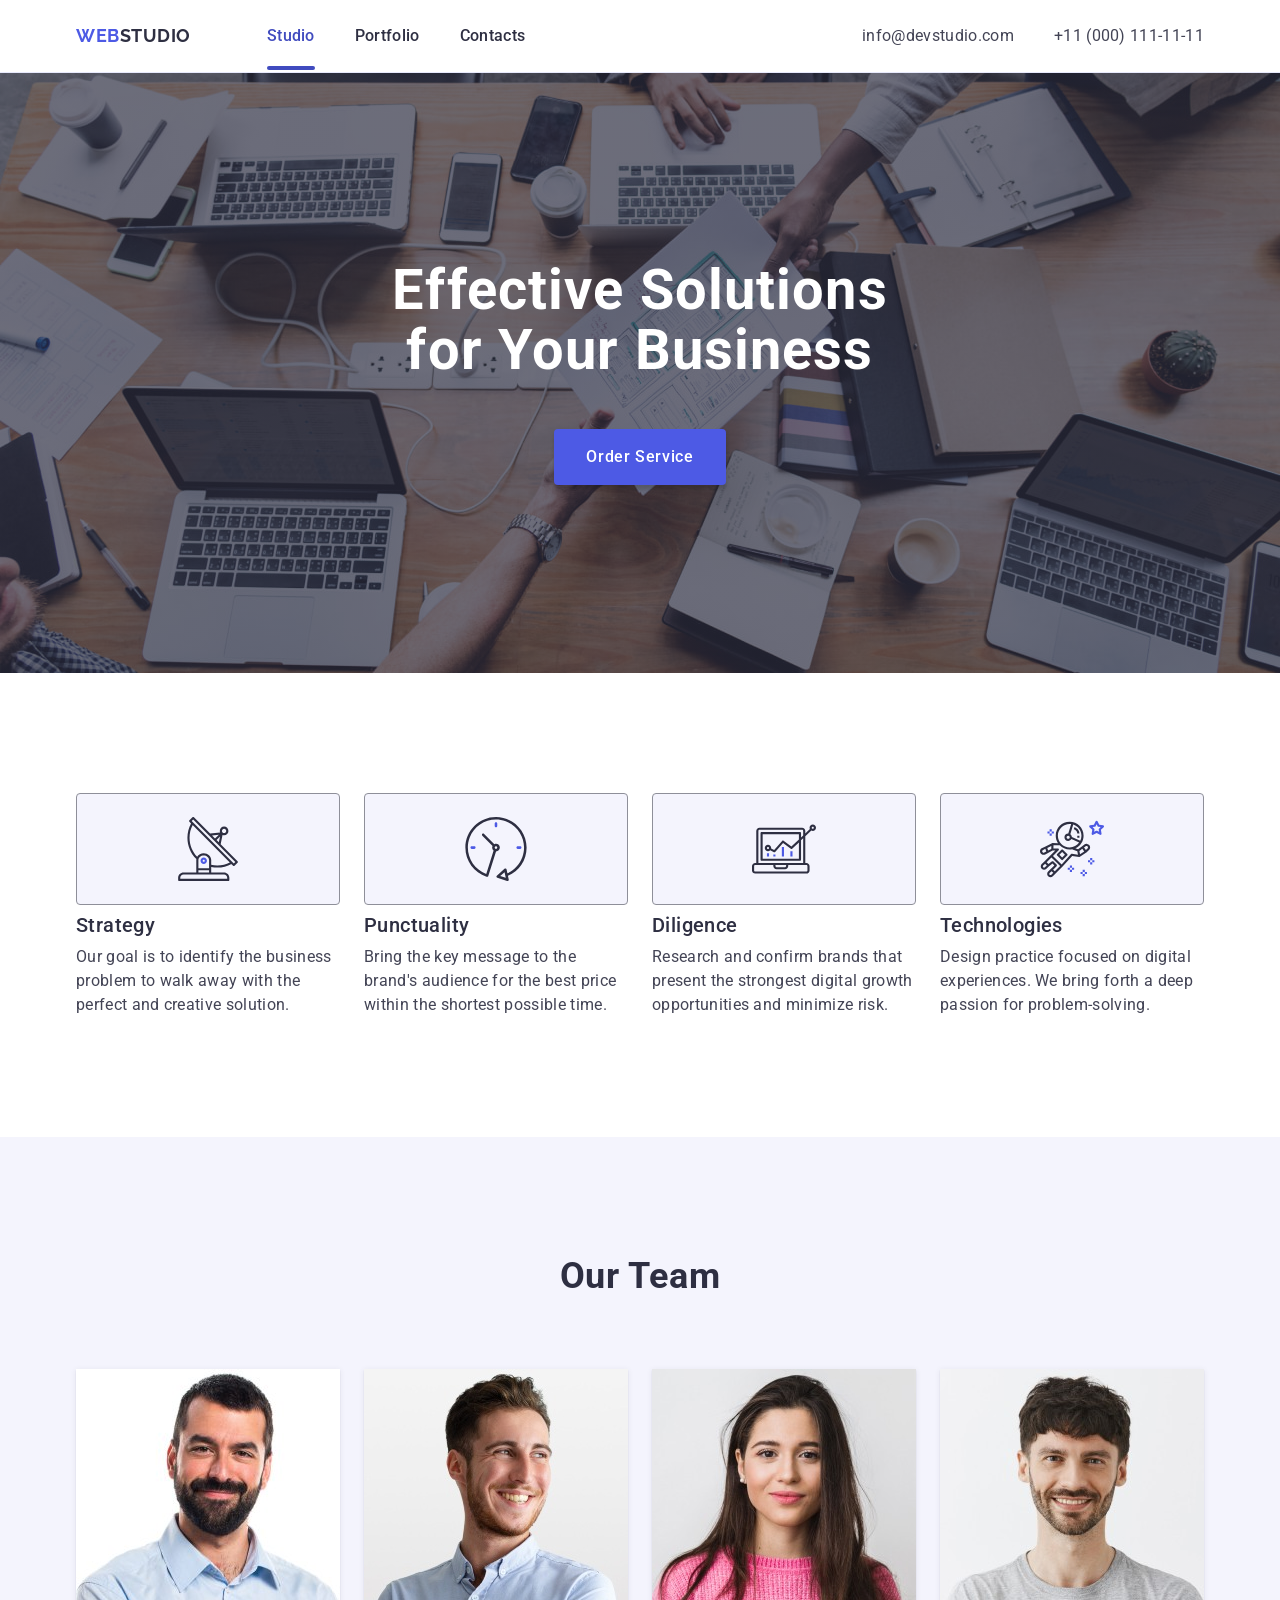
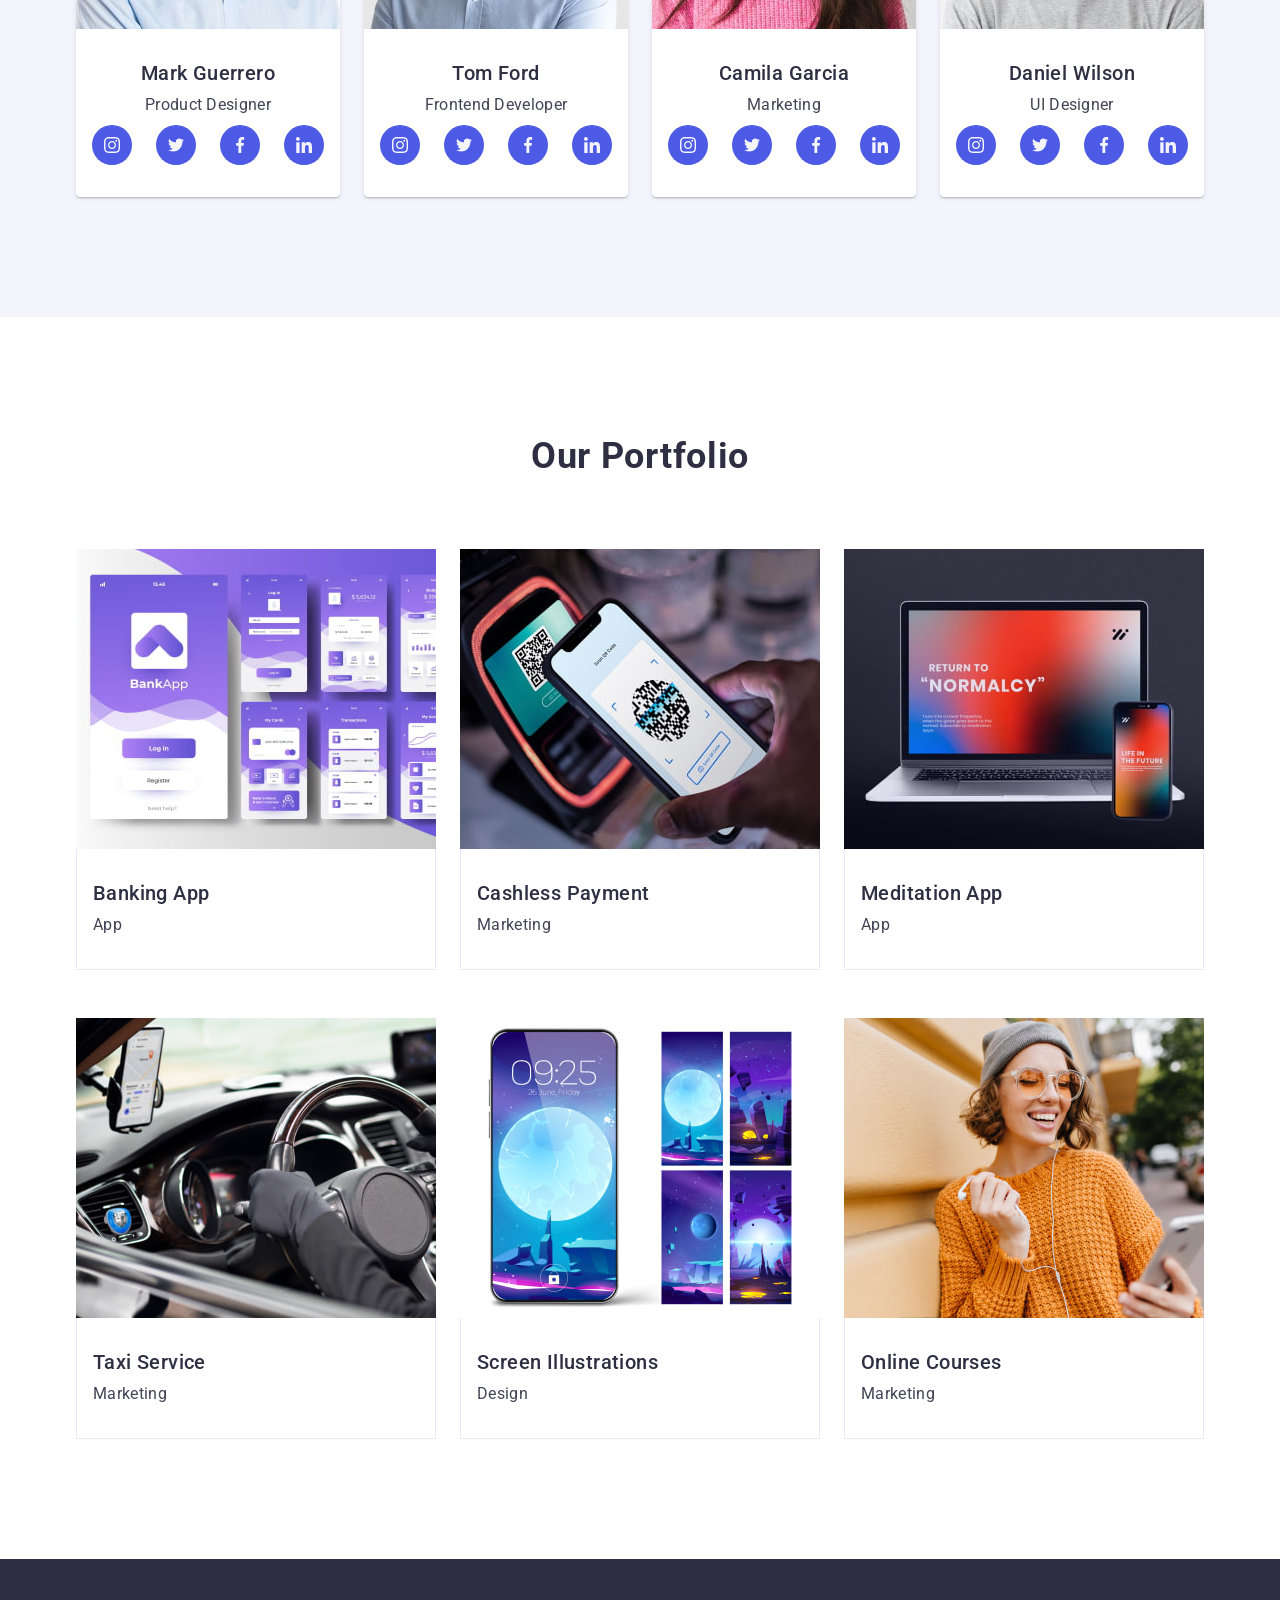
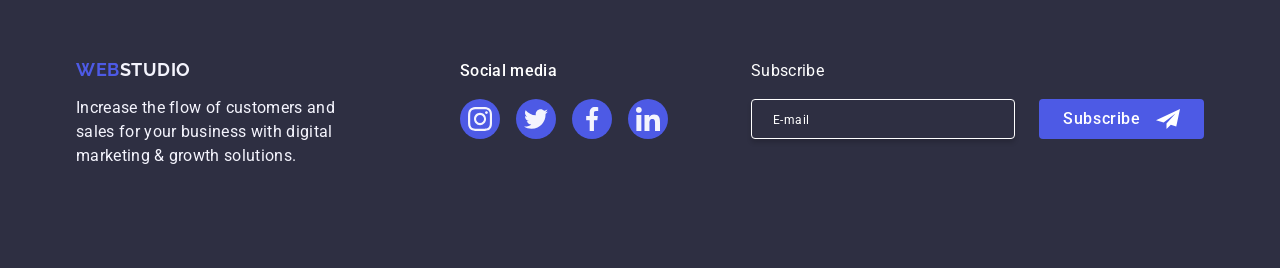
==== commit 3666af12: "close modal window" ====
--- a/index.html
+++ b/index.html
@@ -617,7 +617,7 @@
         </div>
       </div>
     </footer>
-    <div class="modal-overlay is-open">
+    <div class="modal-overlay">
       <div class="modal">
         <button class="close-btn-modal" type="button">
           <svg class="close-icon" width="8" height="8">
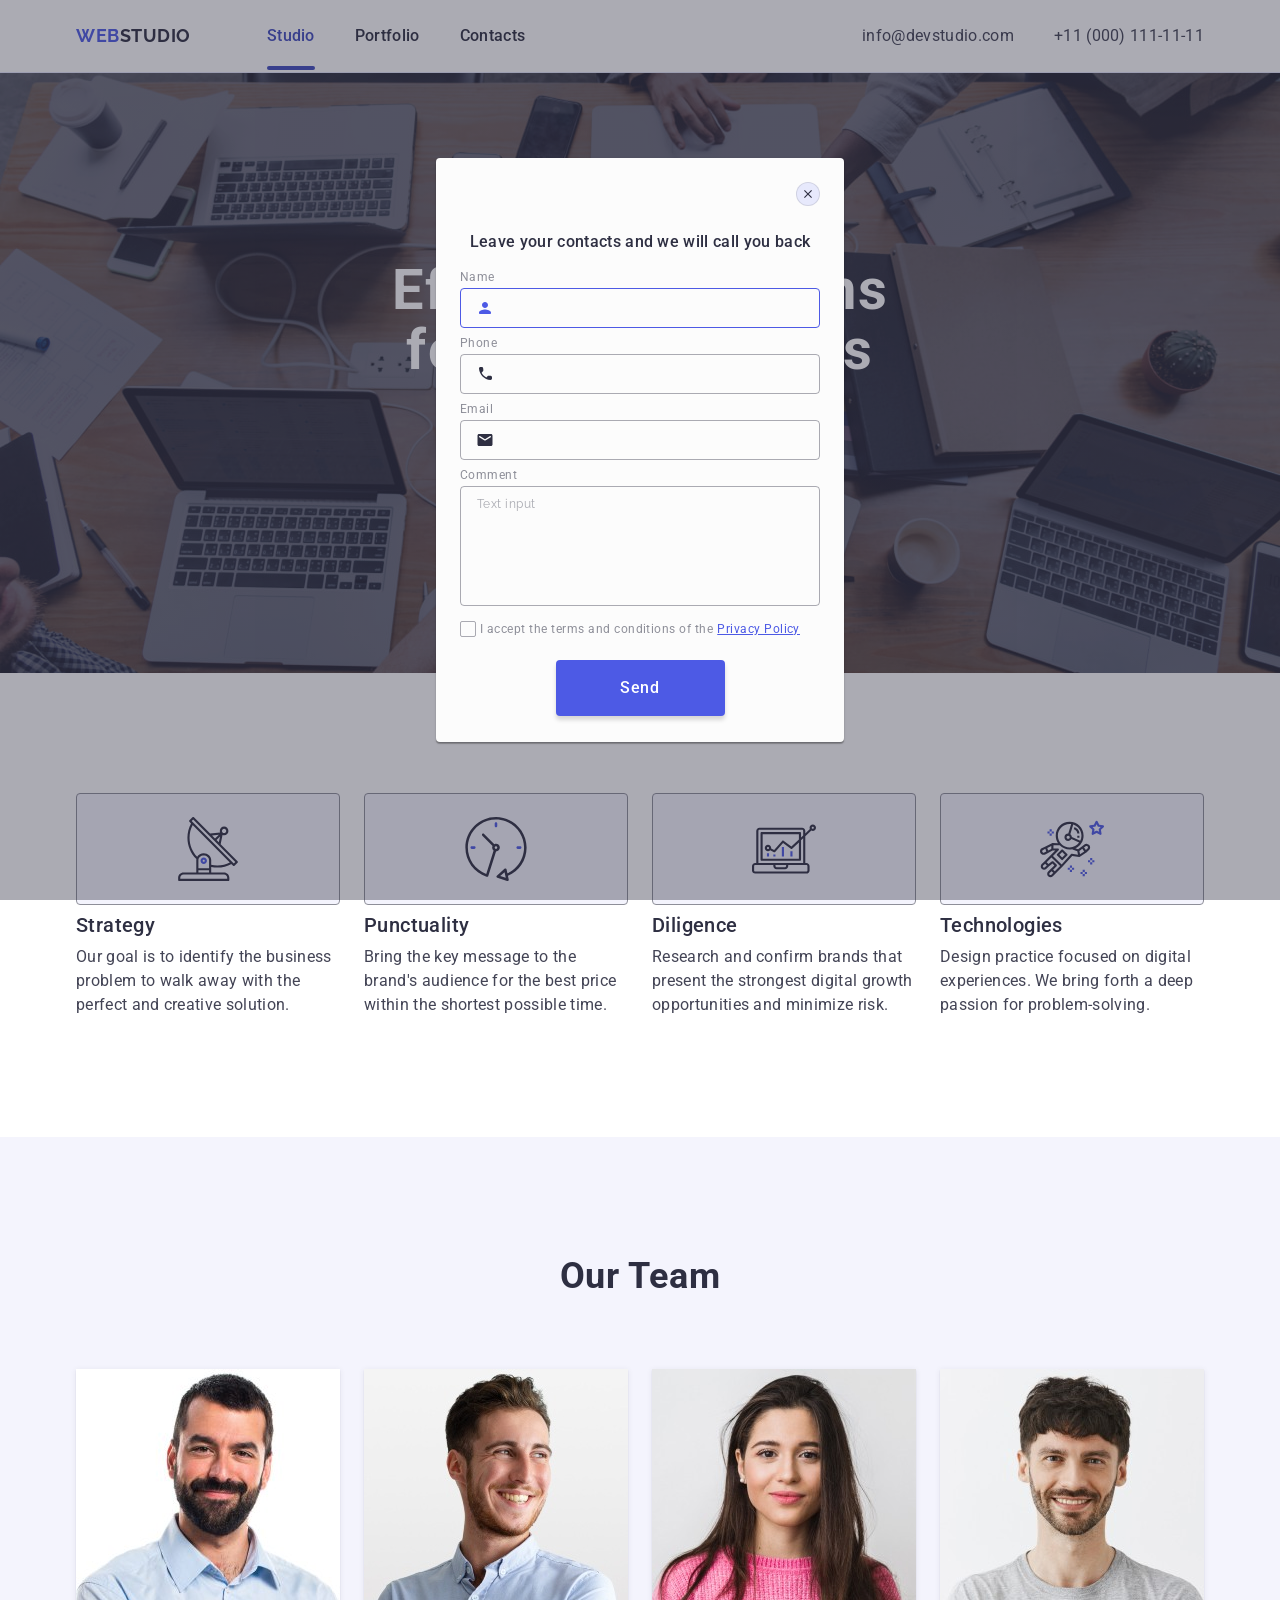
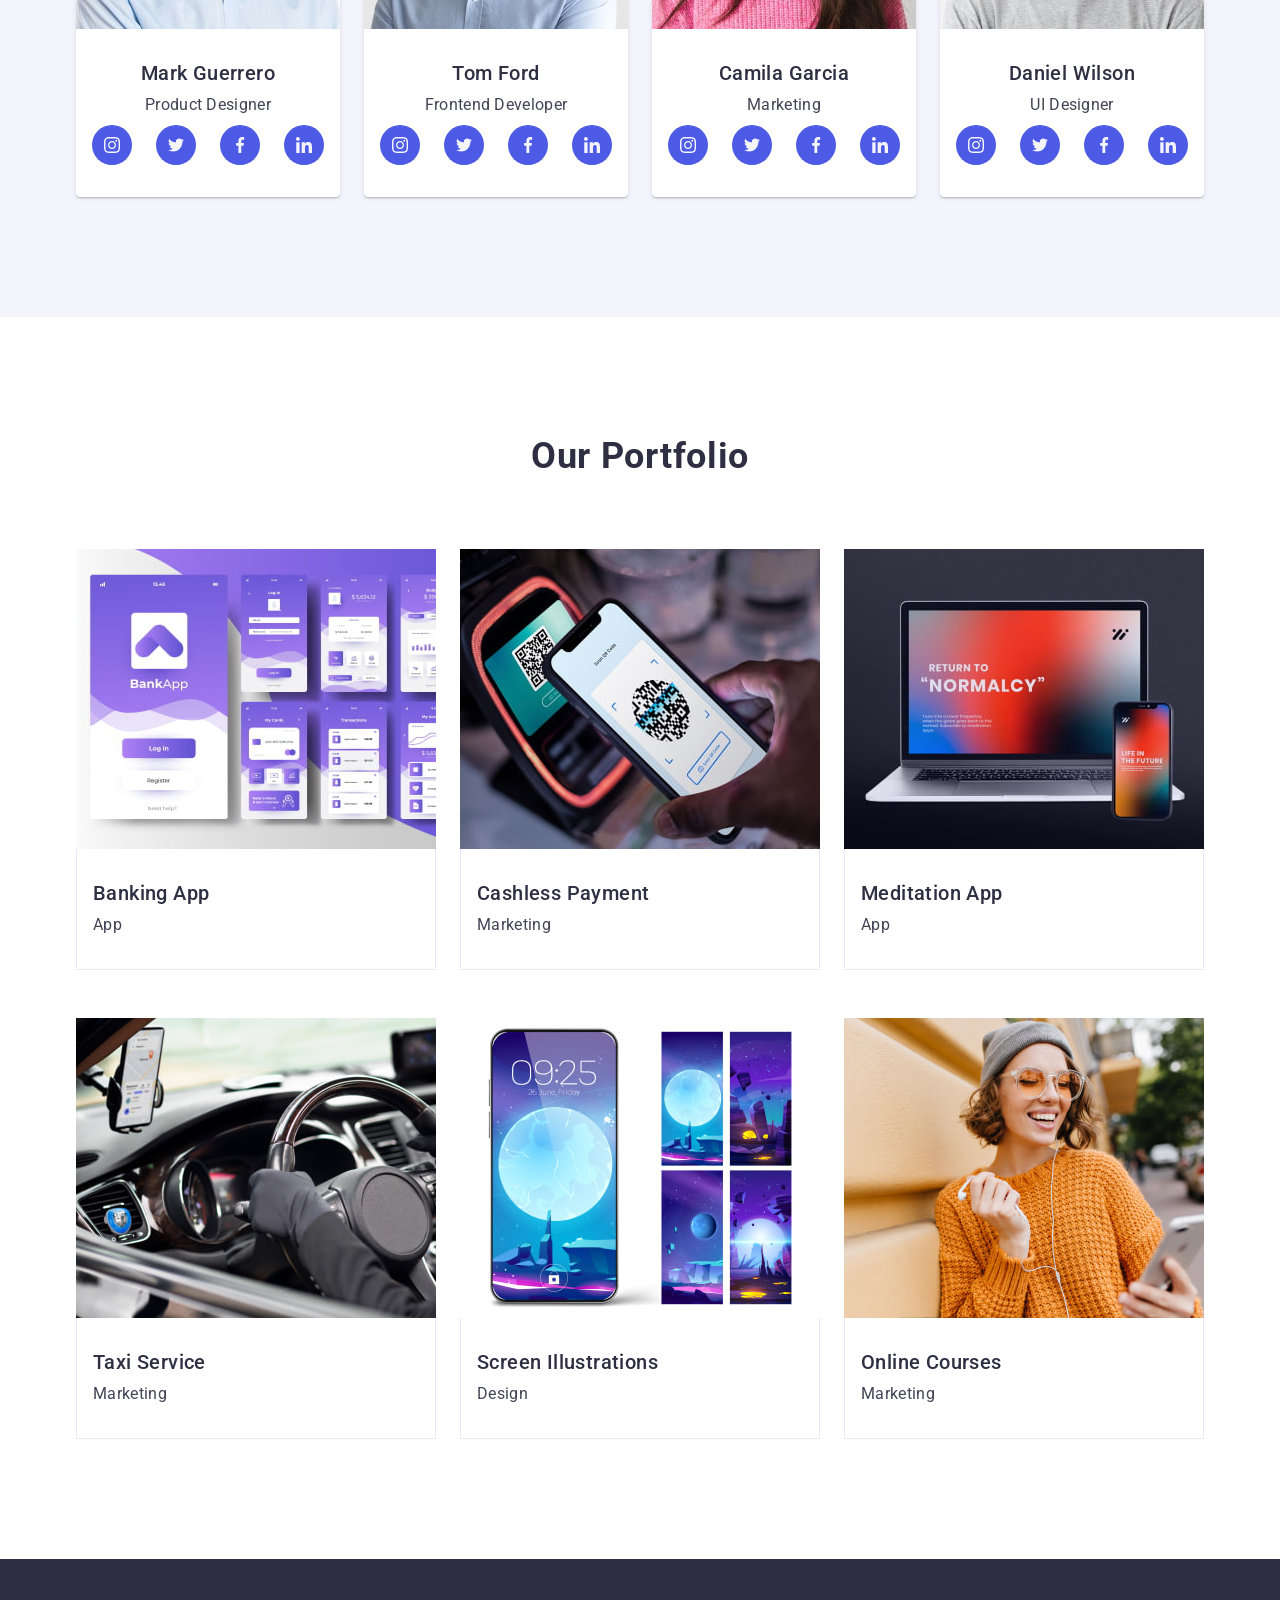
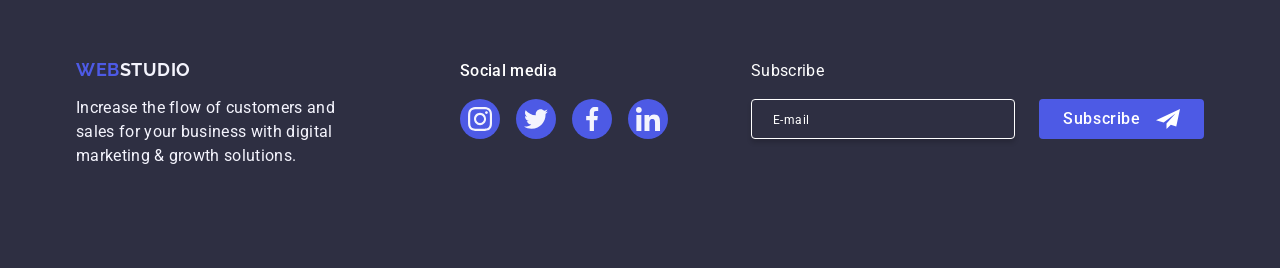
==== commit 10ec1ebb: "fixed styles in modal" ====
--- a/index.html
+++ b/index.html
@@ -617,7 +617,7 @@
         </div>
       </div>
     </footer>
-    <div class="modal-overlay">
+    <div class="modal-overlay is-open">
       <div class="modal">
         <button class="close-btn-modal" type="button">
           <svg class="close-icon" width="8" height="8">
@@ -668,7 +668,7 @@
                 name="user-email"
                 id="user-email"
                 class="input-modal"
-                type="text"
+                type="email"
                 autocomplete="off"
                 required
               />
@@ -690,7 +690,7 @@
 
           <div class="privacy-box">
             <input
-              class="fake-confirm-inp is-hidden"
+              class="fake-confirm-inp visually-hidden"
               type="checkbox"
               name="user-privacy"
               id="user-privacy"
--- a/css/styles.css
+++ b/css/styles.css
@@ -699,6 +699,7 @@
   border: 1px solid var(--navy-blue-modal);
   padding: 8px 16px;
   resize: none;
+  outline: transparent;
   transition: border-color 250ms cubic-bezier(0.4, 0, 0.2, 1);
 }
 
@@ -737,12 +738,15 @@
   background-color: var(--ocean);
 }
 
+.privacy-box {
+  margin-bottom: 24px;
+}
+
 .privacy-text {
   position: relative;
   display: flex;
   align-items: center;
   justify-content: center;
-  margin-bottom: 24px;
   font-size: 12px;
   line-height: 1.17;
   letter-spacing: 0.04em;
@@ -764,25 +768,25 @@
 }
 
 .icon-confirm-wrap {
+  display: inline-flex;
   position: absolute;
   top: 50%;
   left: 0;
   transform: translateY(-50%);
-  display: inline-flex;
   align-items: center;
   justify-content: center;
   width: 16px;
   height: 16px;
   margin-right: 8px;
   border-radius: 2px;
-  border: 1.25px solid var(--navy-blue-modal);
+  border: 1px solid rgba(46, 47, 66, 0.4);
   fill: transparent;
   transition: background-color 250ms cubic-bezier(0.4, 0, 0.2, 1),
     border 250ms cubic-bezier(0.4, 0, 0.2, 1),
     fill 250ms cubic-bezier(0.4, 0, 0.2, 1);
 }
 
-.is-hidden {
+.visually-hidden {
   position: absolute;
   width: 1px;
   height: 1px;
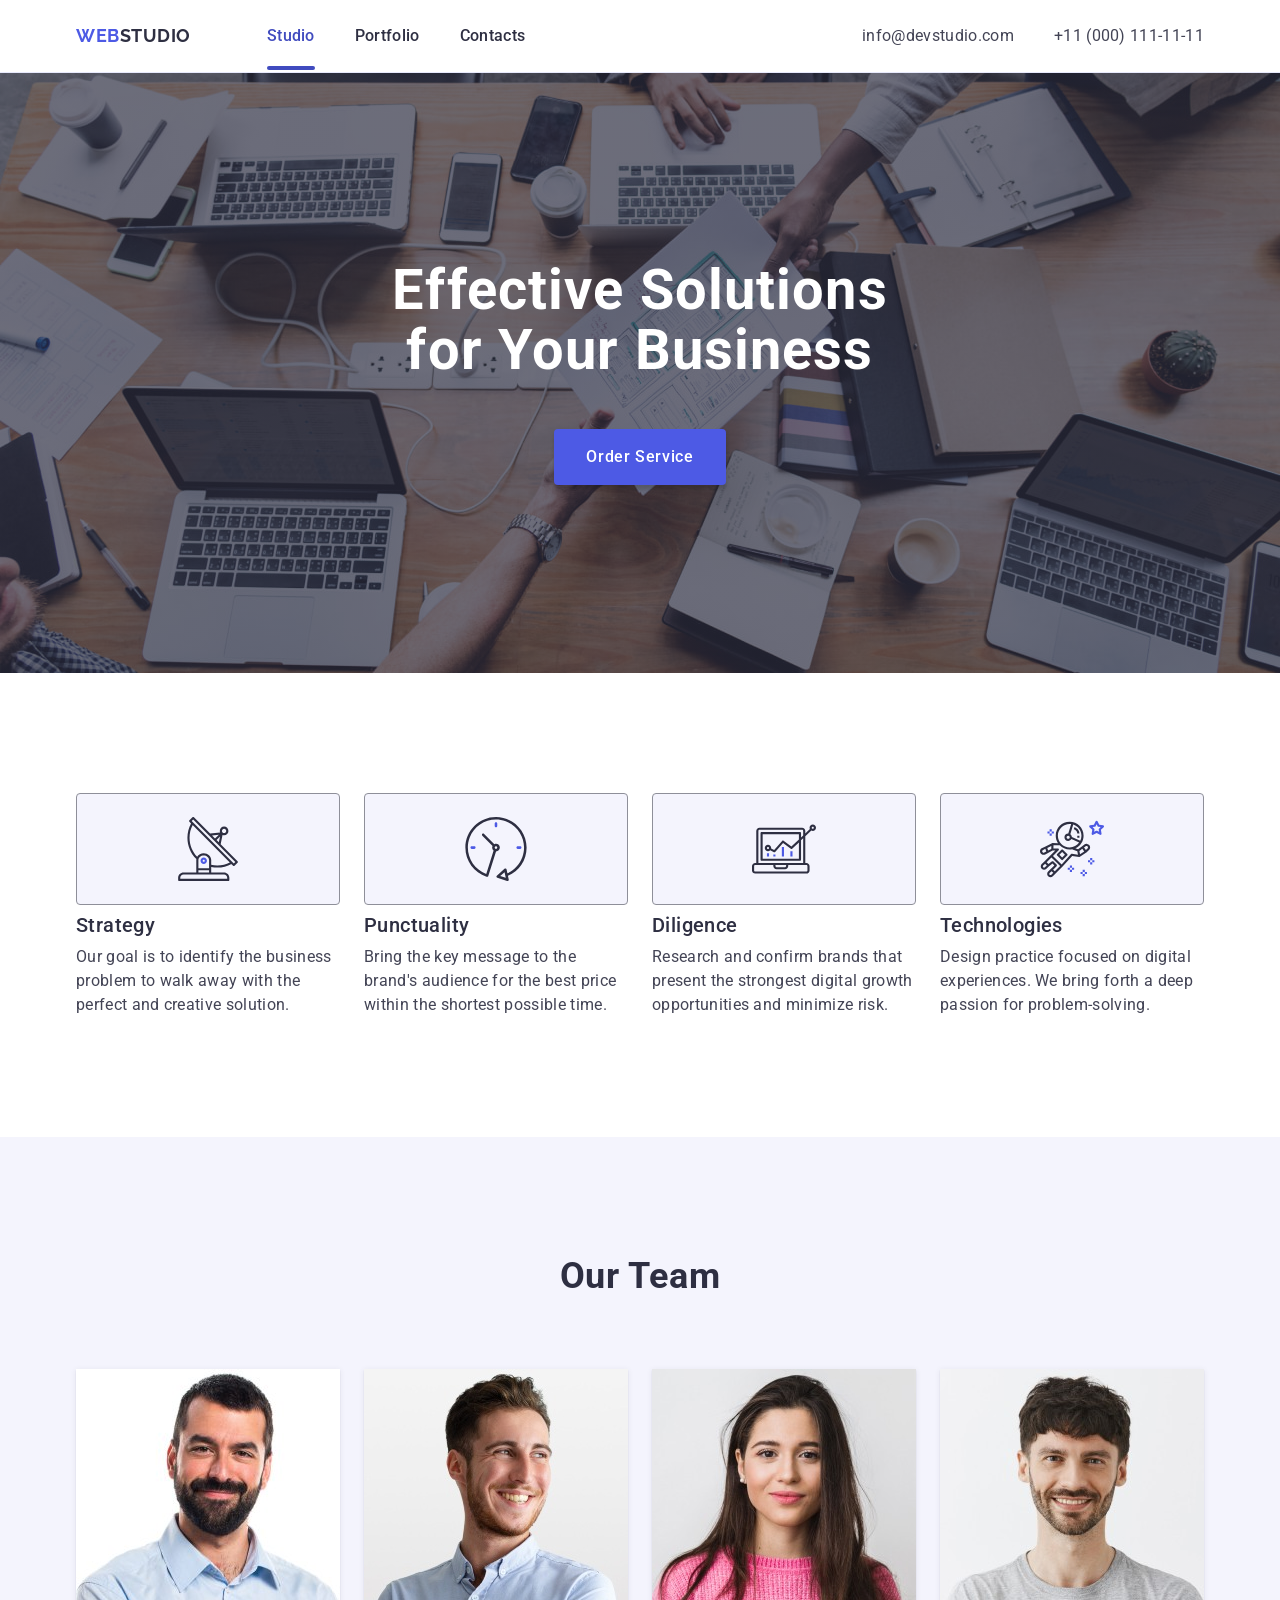
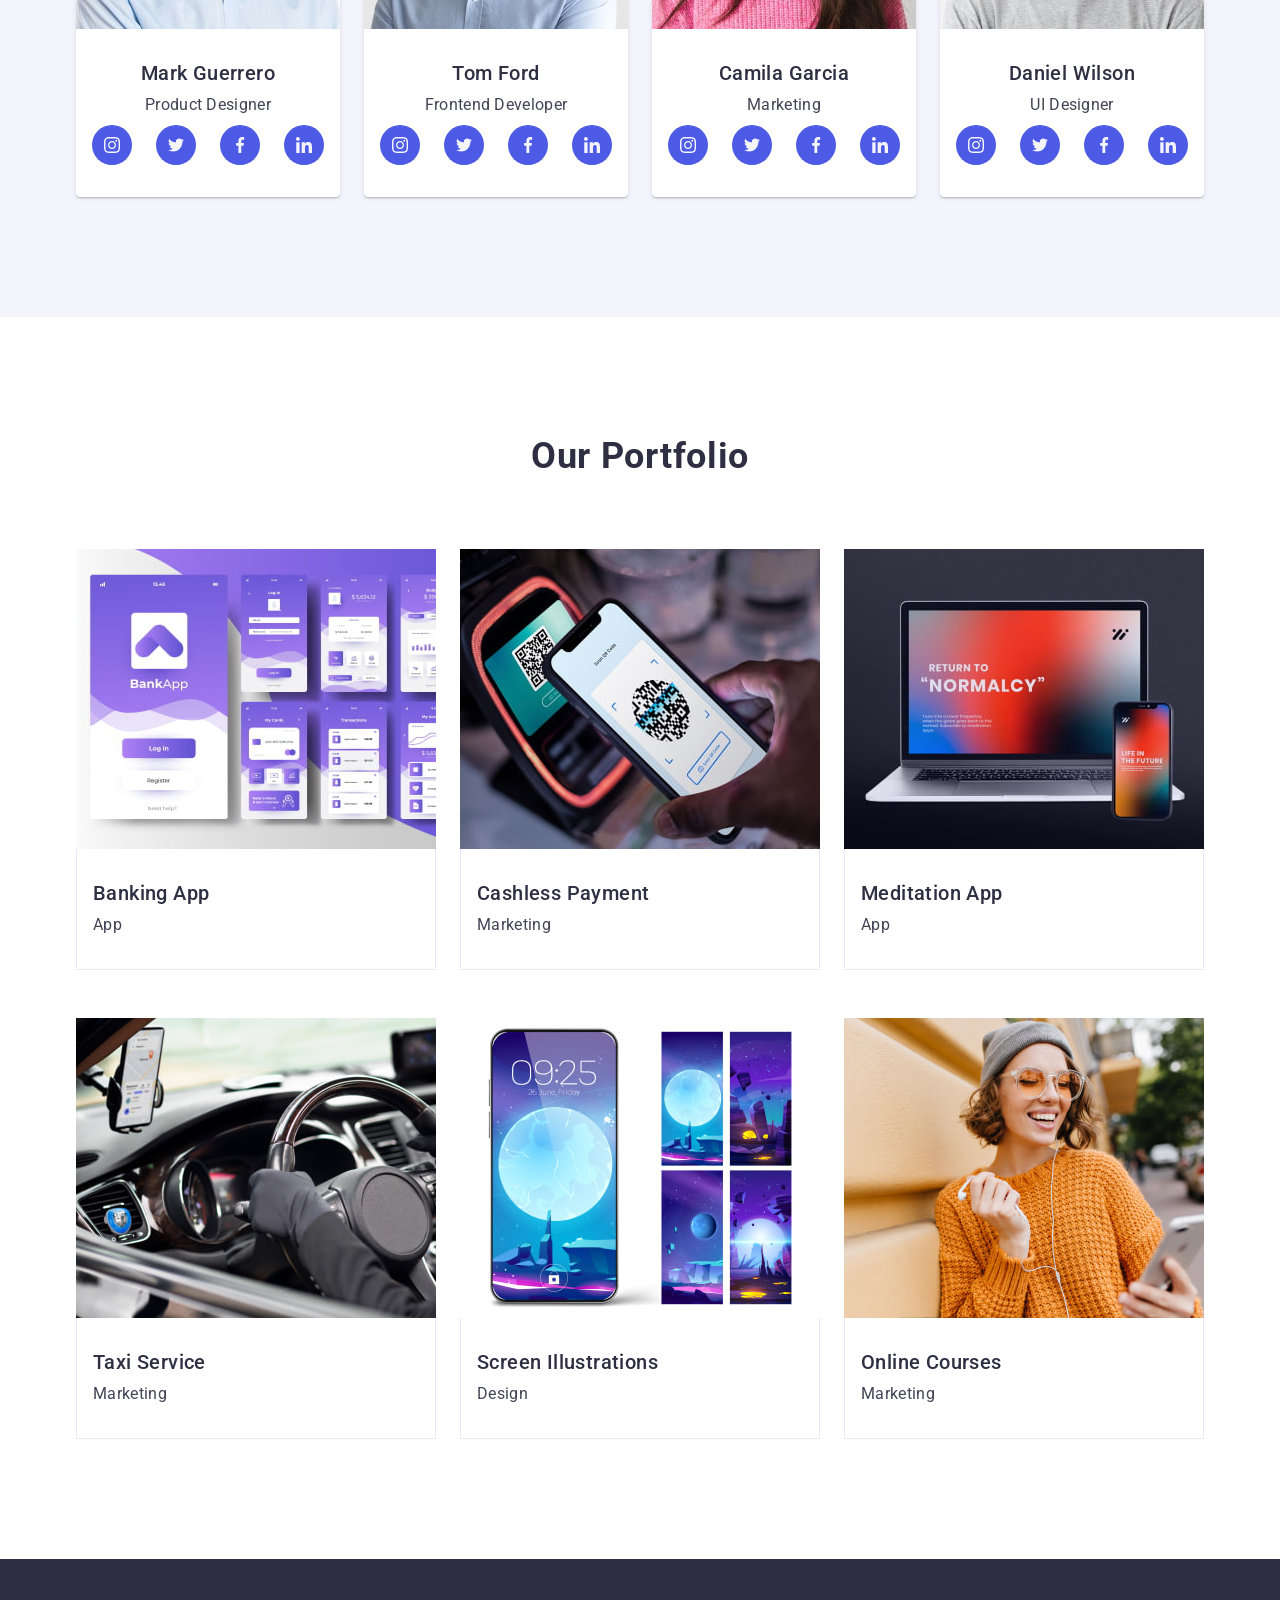
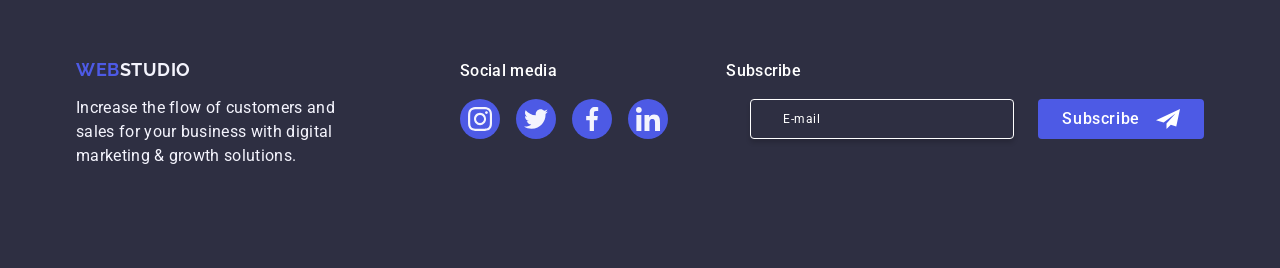
==== commit 47f8647a: "fixed styles in footer" ====
--- a/index.html
+++ b/index.html
@@ -593,31 +593,30 @@
           </ul>
         </div>
         <div class="subscribe-wrap">
-          <span class="sub-title">Subscribe</span>
+          <p class="sub-title">Subscribe</p>
           <form class="form-sub">
             <label for="email-sub"></label>
-            <div class="second-sub-wrap">
-              <input
-                class="sub-input"
-                name="email-sub"
-                id="email-sub"
-                type="text"
-                placeholder="E-mail"
-                autocomplete="off"
-                required
-              />
-              <button class="btn-sub" type="submit">
-                Subscribe
-                <svg class="sub-icon" width="24px" height="24px">
-                  <use href="./images/icons.svg#icon-frame"></use>
-                </svg>
-              </button>
-            </div>
+            <input
+              class="sub-input"
+              name="email-sub"
+              id="email-sub"
+              type="email"
+              placeholder="E-mail"
+              autocomplete="off"
+              required
+            />
+            <button class="btn-sub" type="submit">
+              Subscribe
+              <svg class="sub-icon" width="24" height="24">
+                <use href="./images/icons.svg#icon-frame"></use>
+              </svg>
+            </button>
           </form>
         </div>
       </div>
     </footer>
-    <div class="modal-overlay is-open">
+
+    <div class="modal-overlay">
       <div class="modal">
         <button class="close-btn-modal" type="button">
           <svg class="close-icon" width="8" height="8">
--- a/css/styles.css
+++ b/css/styles.css
@@ -478,22 +478,19 @@
 
 .sub-title {
   font-size: 16px;
-  line-height: 1.5;
-  letter-spacing: 0.32px;
+  font-weight: 500;
+  margin-bottom: 16px;
+  line-height: 1.5;
+  letter-spacing: 0.02em;
   color: var(--white);
-}
-
-.form-sub {
-  margin-top: 16px;
 }
 
 .subscribe-wrap {
   margin-left: auto;
 }
 
-.second-sub-wrap {
-  display: flex;
-  align-items: center;
+.form-sub {
+  display: flex;
   gap: 24px;
 }
 
@@ -501,12 +498,15 @@
   width: 264px;
   height: 40px;
   border-radius: 4px;
-  padding-left: 5px;
+  padding-left: 16px;
+  font-size: 12px;
   border: 1px solid var(--white);
+  line-height: 2;
+  letter-spacing: 0.04em;
   background-color: transparent;
   outline: none;
-  color: var(--cloud);
-  box-shadow: 0px 4px 4px 0px rgba(0, 0, 0, 0.15);
+  color: var(--white);
+  box-shadow: 0px 4px 4px rgba(0, 0, 0, 0.15);
 }
 
 .sub-input::placeholder {
@@ -519,15 +519,20 @@
 
 .btn-sub {
   position: relative;
-  width: 165px;
+  font-family: var(--font-family);
+  display: flex;
+  align-items: center;
+  justify-content: center;
+  min-width: 165px;
   height: 40px;
+  font-size: 16px;
   border-radius: 4px;
   padding: 8px 64px 8px 24px;
   cursor: pointer;
   text-align: center;
   font-weight: 500;
   line-height: 1.5;
-  letter-spacing: 0.64px;
+  letter-spacing: 0.04em;
   color: var(--white);
   background-color: var(--iris);
   border: none;
@@ -545,6 +550,7 @@
   position: absolute;
   top: 50%;
   transform: translateY(-50%);
+  margin-left: 16px;
   right: 24px;
   fill: var(--white);
 }
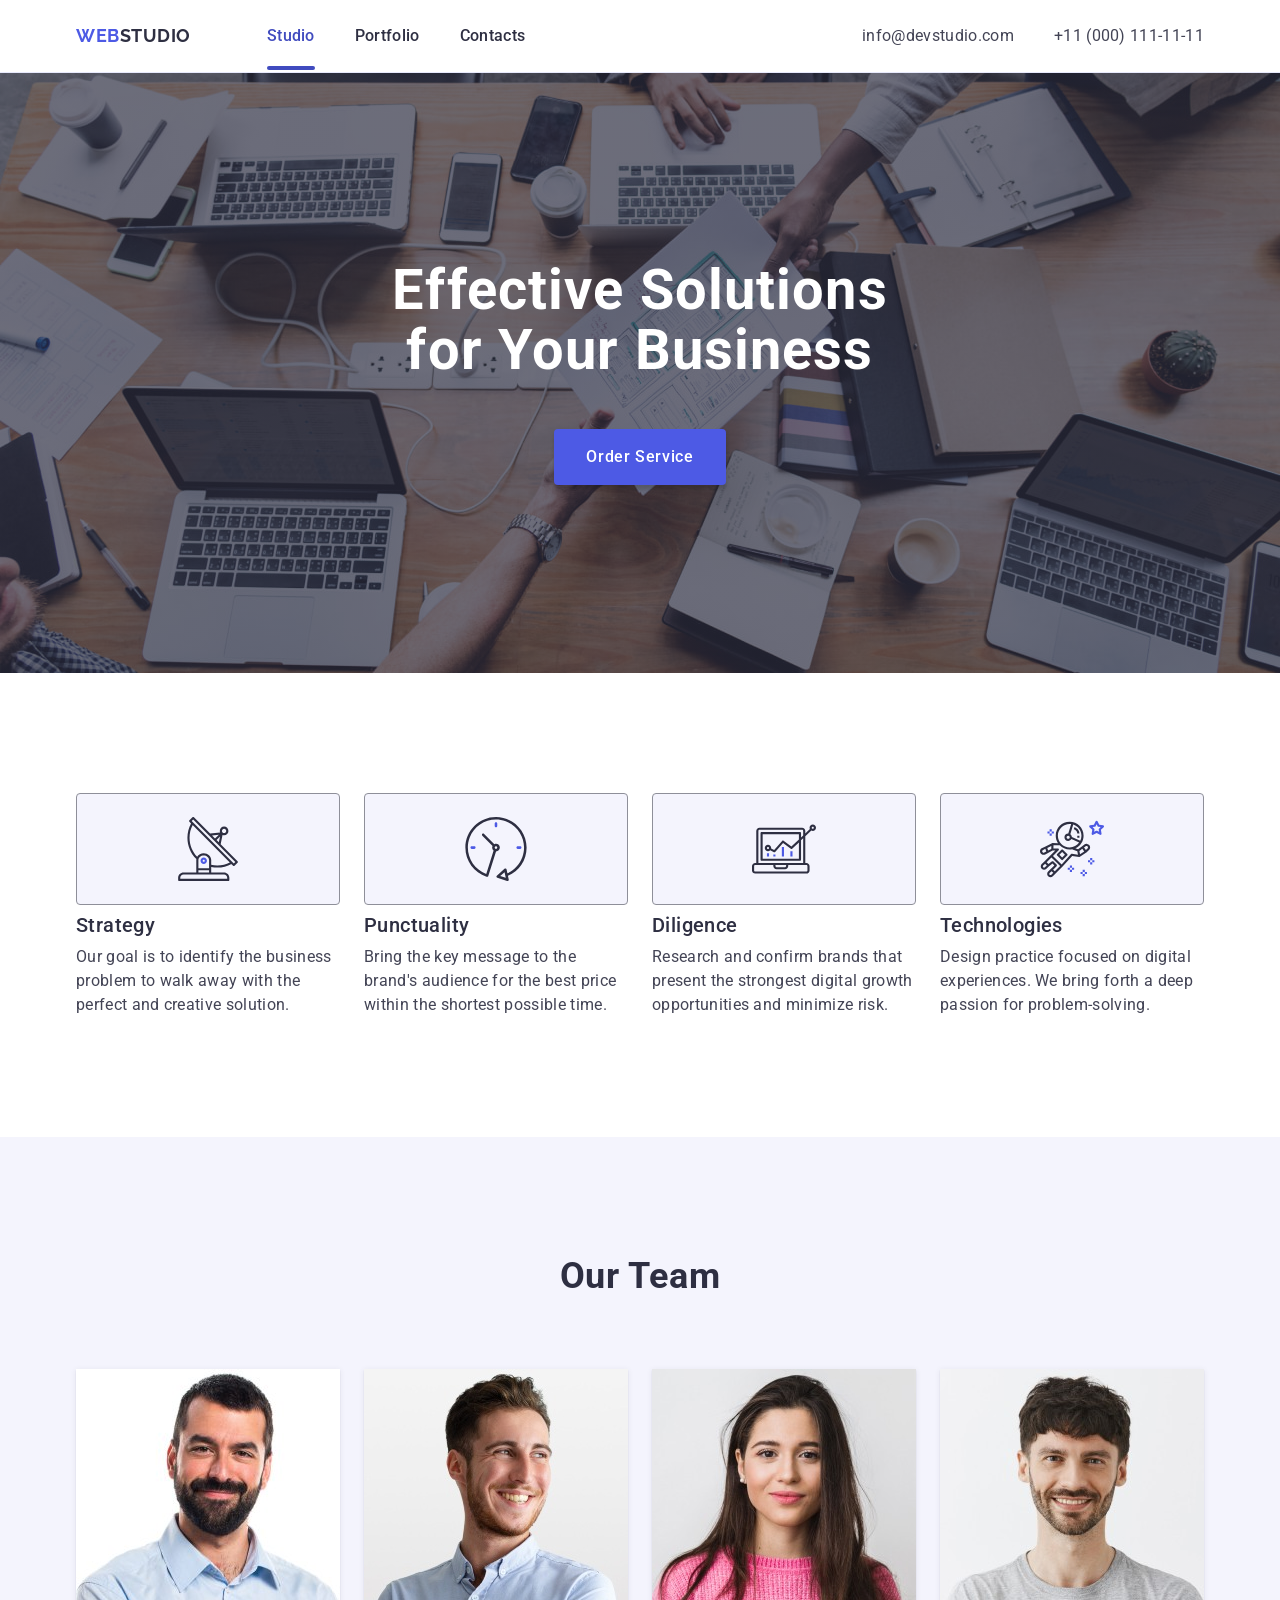
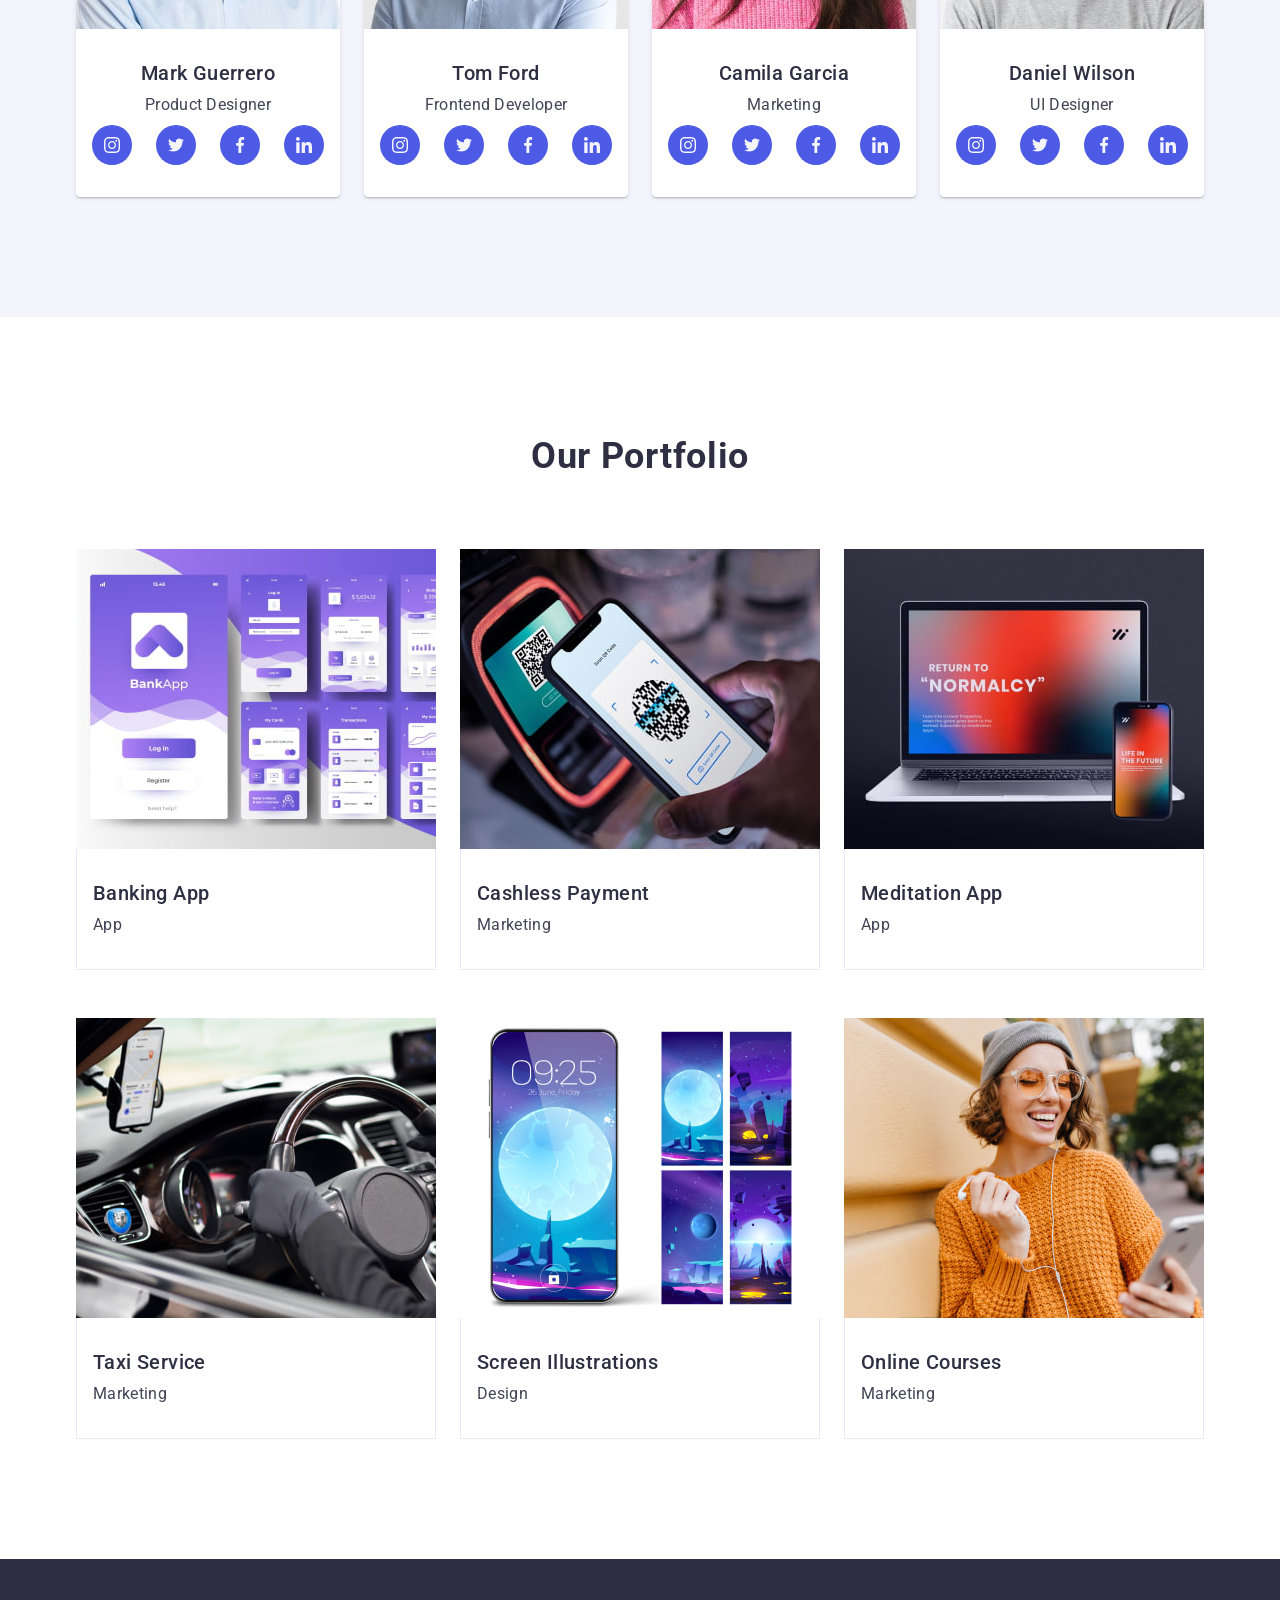
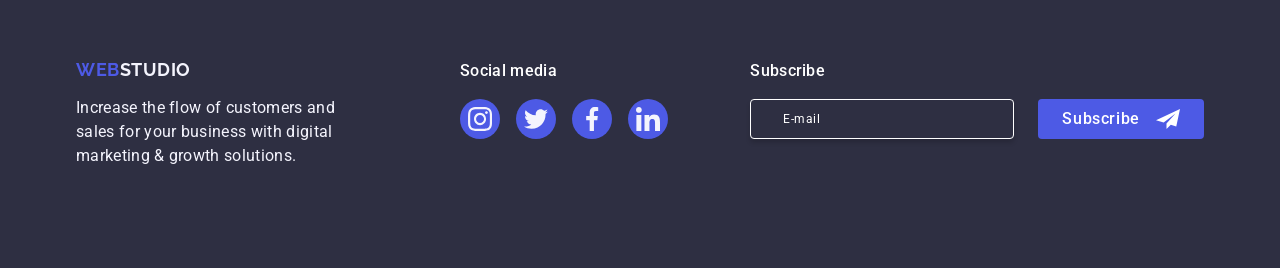
==== commit fa003a01: "fixed styles in footer" ====
--- a/index.html
+++ b/index.html
@@ -595,16 +595,17 @@
         <div class="subscribe-wrap">
           <p class="sub-title">Subscribe</p>
           <form class="form-sub">
-            <label for="email-sub"></label>
-            <input
-              class="sub-input"
-              name="email-sub"
-              id="email-sub"
-              type="email"
-              placeholder="E-mail"
-              autocomplete="off"
-              required
-            />
+            <label for="email-sub" class="email-sub-label">
+              <input
+                class="sub-input"
+                name="email-sub"
+                id="email-sub"
+                type="email"
+                placeholder="E-mail"
+                autocomplete="off"
+                required
+              />
+            </label>
             <button class="btn-sub" type="submit">
               Subscribe
               <svg class="sub-icon" width="24" height="24">
--- a/css/styles.css
+++ b/css/styles.css
@@ -774,13 +774,13 @@
 }
 
 .icon-confirm-wrap {
+  position: absolute;
   display: inline-flex;
-  position: absolute;
+  align-items: center;
+  justify-content: center;
   top: 50%;
   left: 0;
   transform: translateY(-50%);
-  align-items: center;
-  justify-content: center;
   width: 16px;
   height: 16px;
   margin-right: 8px;
